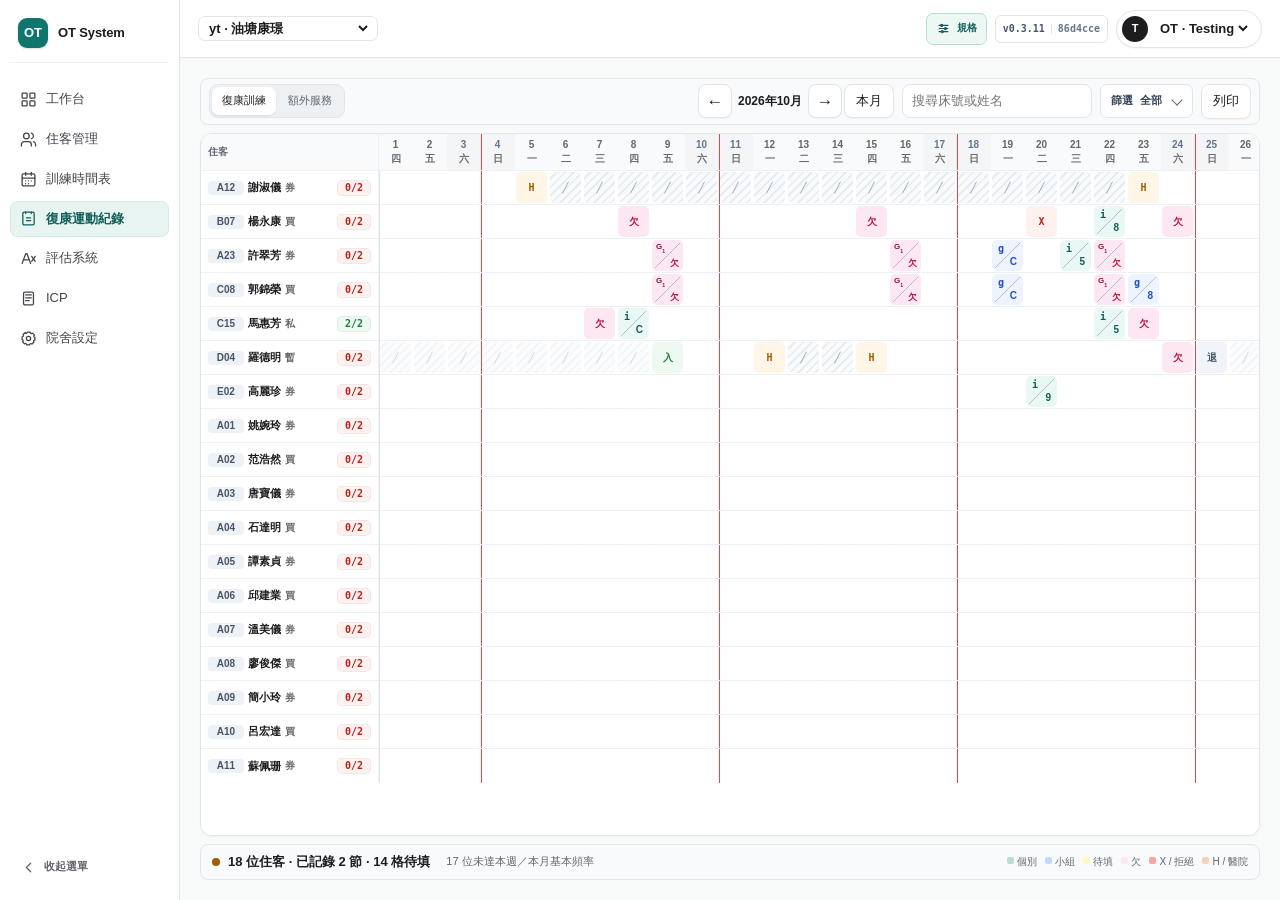
==== records/index.html @ d54700bb "Publish prototype 86d4cce311b6" ====
<!doctype html>
<html lang="zh-Hant">
<head>
  <meta charset="utf-8">
  <meta name="viewport" content="width=device-width, initial-scale=1">
  <title>復康運動紀錄</title>
  <script>
    const params = new URLSearchParams(location.search);
    if (params.has("embed")) {
      document.documentElement.classList.add("embedded");
    }
    if (params.has("dev")) {
      document.documentElement.classList.add("developer");
    }
  </script>
  <style>
    :root {
      --bg: #f4f6f8;
      --surface: #ffffff;
      --line: #d8e1e7;
      --ink: #111827;
      --muted: #64748b;
      --teal: #0f766e;
      --teal-dark: #115e59;
      --teal-soft: #e7f3f1;
      --blue: #2563eb;
      --blue-soft: #eff6ff;
      --amber: #b45309;
      --amber-soft: #fff7ed;
      --red: #b91c1c;
      --red-soft: #fef2f2;
      --green: #15803d;
      --green-soft: #f0fdf4;
      --shadow: 0 1px 2px rgba(15, 23, 42, .06);
    }

    * { box-sizing: border-box; }
    html, body { min-height: 100%; }
    body {
      margin: 0;
      background: var(--bg);
      color: var(--ink);
      font-family: "Microsoft JhengHei", "Noto Sans TC", Arial, sans-serif;
      font-size: 13px;
      line-height: 1.45;
    }
    button, input, select { font: inherit; }
    button { cursor: pointer; }
    button:focus-visible,
    [tabindex]:focus-visible,
    select:focus-visible {
      outline: 3px solid rgba(15, 118, 110, .25);
      outline-offset: 2px;
    }

    .app { min-height: 100vh; display: grid; grid-template-columns: 220px minmax(0, 1fr); }
    .sidebar {
      background: var(--surface);
      border-right: 1px solid var(--line);
      padding: 16px 10px;
      display: flex;
      flex-direction: column;
      gap: 18px;
    }
    .brand { display: flex; align-items: center; gap: 10px; padding: 2px 8px 14px; border-bottom: 1px solid var(--line); }
    .brand-mark {
      width: 30px;
      height: 30px;
      border-radius: 7px;
      background: var(--teal);
      color: #fff;
      display: grid;
      place-items: center;
      font-weight: 800;
    }
    .brand-title { font-weight: 800; }
    .brand-sub { color: var(--muted); font-size: 11px; }
    .nav { display: grid; gap: 4px; }
    .nav button {
      width: 100%;
      border: 0;
      background: transparent;
      text-align: left;
      padding: 9px 10px;
      border-radius: 7px;
      color: #334155;
      display: flex;
      justify-content: space-between;
      gap: 10px;
    }
    .nav button:hover { background: #f1f5f9; }
    .nav button.active { background: var(--teal-soft); color: var(--teal-dark); font-weight: 800; }
    .nav small { color: var(--muted); font-size: 10px; }

    .main { min-width: 0; display: grid; grid-template-rows: 58px minmax(0, 1fr); }
    .topbar {
      background: var(--surface);
      border-bottom: 1px solid var(--line);
      display: flex;
      align-items: center;
      justify-content: space-between;
      gap: 16px;
      padding: 0 18px;
    }
    .home-pill {
      min-width: 180px;
      border: 1px solid var(--line);
      border-radius: 7px;
      background: var(--surface);
      padding: 7px 10px;
      display: flex;
      justify-content: space-between;
      align-items: center;
      gap: 12px;
    }
    .top-meta { color: var(--muted); }
    .topbar-actions,
    .actions { display: flex; align-items: center; gap: 8px; flex-wrap: wrap; }
    .user-pill {
      border: 1px solid var(--line);
      border-radius: 999px;
      background: var(--surface);
      padding: 5px 10px 5px 5px;
      display: flex;
      align-items: center;
      gap: 8px;
    }
    .avatar {
      width: 26px;
      height: 26px;
      border-radius: 999px;
      background: #111827;
      color: #fff;
      display: grid;
      place-items: center;
      font-size: 11px;
      font-weight: 800;
    }

    .content {
      min-width: 0;
      height: calc(100vh - 58px);
      padding: 16px 18px;
      display: flex;
      flex-direction: column;
      overflow: hidden;
    }
    .screen-head {
      display: flex;
      justify-content: space-between;
      align-items: flex-start;
      gap: 18px;
      margin-bottom: 8px;
      flex: 0 0 auto;
    }
    h1 { margin: 0; font-size: 20px; line-height: 1.2; font-weight: 700; letter-spacing: 0; }
    .btn {
      min-height: 34px;
      border: 1px solid var(--line);
      border-radius: 7px;
      background: var(--surface);
      color: var(--ink);
      padding: 7px 11px;
      font-weight: 700;
      box-shadow: var(--shadow);
    }
    .btn:hover { background: #f8fafc; }
    .btn-primary { background: var(--teal); border-color: var(--teal); color: #fff; }
    .btn-primary:hover { background: var(--teal-dark); }
    .icon-btn {
      width: 34px;
      min-height: 34px;
      padding: 0;
      display: inline-grid;
      place-items: center;
      font-size: 17px;
      line-height: 1;
    }

    .control-bar {
      flex: 0 0 auto;
      min-height: 44px;
      display: flex;
      align-items: center;
      gap: 10px;
      border: 1px solid var(--line);
      border-radius: 8px;
      background: var(--surface);
      padding: 5px 8px;
      overflow: visible;
    }
    .mode-switch {
      display: inline-flex;
      align-items: center;
      gap: 2px;
      padding: 2px;
      border-radius: 6px;
      background: #f1f5f9;
      flex: 0 0 auto;
    }
    .mode-tab {
      border: 0;
      border-radius: 5px;
      background: transparent;
      padding: 6px 10px;
      color: var(--muted);
      text-align: center;
      font-size: 11px;
      font-weight: 800;
      white-space: nowrap;
    }
    .mode-tab:hover { background: #e9eef3; }
    .mode-tab.active {
      background: var(--surface);
      color: var(--teal-dark);
      box-shadow: var(--shadow);
    }
    .toolbar-right {
      margin-left: auto;
      display: flex;
      align-items: center;
      gap: 8px;
      flex: 0 0 auto;
    }
    .month-nav { display: flex; align-items: center; gap: 2px; flex: 0 0 auto; }
    .month-nav strong { padding-inline: 4px; text-align: center; font-size: 12px; white-space: nowrap; }
    .month-nav .btn { min-height: 34px; height: 34px; }
    .record-filter-menu { position: relative; flex: 0 0 auto; }
    .record-filter-menu summary {
      min-height: 34px;
      list-style: none;
      border: 1px solid var(--line);
      border-radius: 7px;
      background: #fff;
      padding: 6px 10px;
      color: #334155;
      font-size: 11px;
      font-weight: 800;
      cursor: pointer;
      display: flex;
      align-items: center;
      gap: 7px;
    }
    .record-filter-menu summary::-webkit-details-marker { display: none; }
    .record-filter-menu summary::after {
      content: "";
      width: 7px;
      height: 7px;
      margin: -3px 1px 0 4px;
      border-right: 1.5px solid currentColor;
      border-bottom: 1.5px solid currentColor;
      color: var(--muted);
      transform: rotate(45deg);
    }
    .record-filter-menu[open] summary::after {
      margin-top: 3px;
      transform: rotate(225deg);
    }
    .record-filter-menu[open] summary,
    .record-filter-menu.is-active summary {
      background: var(--teal-soft);
      border-color: #b7ded7;
      color: var(--teal-dark);
    }
    .place-popover {
      position: absolute;
      right: 0;
      top: calc(100% + 5px);
      z-index: 40;
      width: 250px;
      border: 1px solid var(--line);
      border-radius: 7px;
      background: #fff;
      box-shadow: 0 12px 30px rgba(15, 23, 42, .18);
      padding: 7px;
      display: grid;
      gap: 5px;
    }
    .record-filter-group {
      display: grid;
      gap: 4px;
    }
    .record-filter-group > strong {
      color: var(--muted);
      font-size: 9px;
      font-weight: 800;
    }
    .place-option {
      min-height: 30px;
      border-radius: 5px;
      padding: 5px 7px;
      display: flex;
      align-items: center;
      gap: 7px;
      color: #334155;
      font-size: 11px;
      font-weight: 700;
    }
    .place-option:hover { background: #f8fafc; }
    .record-filter-field {
      display: grid;
      gap: 4px;
      color: var(--muted);
      font-size: 9px;
      font-weight: 800;
    }
    .record-filter-field .compact-select { width: 100%; font-size: 10px; }
    .record-search {
      width: 190px;
      min-height: 34px;
      border: 1px solid var(--line);
      border-radius: 7px;
      background: #fff;
      padding: 6px 9px;
    }
    .compact-select {
      min-height: 34px;
      border: 1px solid var(--line);
      border-radius: 7px;
      background: #fff;
      color: var(--ink);
      padding: 5px 7px;
    }

    .summary-line {
      min-height: 36px;
      margin-top: 8px;
      flex: 0 0 auto;
      border: 1px solid var(--line);
      border-radius: 8px;
      background: var(--surface);
      padding: 7px 11px;
      display: flex;
      align-items: center;
      justify-content: space-between;
      gap: 12px;
    }
    .summary-copy { display: flex; align-items: center; gap: 8px; min-width: 0; }
    .summary-dot { width: 8px; height: 8px; border-radius: 50%; background: var(--amber); flex: 0 0 auto; }
    #summary-copy { display: flex; align-items: center; gap: 16px; min-width: 0; }
    .summary-copy strong { white-space: nowrap; }
    .summary-copy span { color: var(--muted); font-size: 11px; }
    .legend { color: var(--muted); font-size: 10px; display: flex; align-items: center; gap: 8px; flex-wrap: wrap; }
    .legend i {
      display: inline-block;
      width: 7px;
      height: 7px;
      border-radius: 2px;
      margin-right: 3px;
      vertical-align: 1px;
    }
    .legend .individual { background: #b7ded7; }
    .legend .group { background: #bfdbfe; }
    .legend .extra-individual { background: #fcd9b6; }
    .legend .extra-group { background: #fdba74; }
    .legend .special { background: #fca5a5; }
    .legend .hospital { background: #f2d4b9; }
    .legend .planned { background: #fef9c3; }
    .legend .planned-overdue { background: #fce7f3; }

    .sheet {
      margin-top: 8px;
      min-height: 0;
      flex: 1 1 auto;
      border: 1px solid var(--line);
      border-radius: 8px;
      background: var(--surface);
      overflow: hidden;
      box-shadow: var(--shadow);
      display: flex;
    }
    .record-scroll {
      flex: 1 1 auto;
      min-height: 0;
      max-height: none;
      overflow: auto;
      background: #fff;
    }
    .record-table-wrap {
      position: relative;
      width: max-content;
      min-width: 100%;
    }
    .record-table {
      border-collapse: separate;
      border-spacing: 0;
      width: max-content;
      min-width: 100%;
      font-size: 11px;
    }
    .record-table th,
    .record-table td {
      border-right: 1px solid var(--line);
      border-bottom: 1px solid var(--line);
    }
    .record-table th:last-child,
    .record-table td:last-child { border-right: 0; }
    .record-table tr:last-child td { border-bottom: 0; }
    .resident-head,
    .resident-cell {
      position: sticky;
      left: 0;
      z-index: 8;
      width: 164px;
      min-width: 164px;
      max-width: 164px;
      background: var(--surface);
      text-align: left;
      padding: 3px 7px;
    }
    .resident-head {
      z-index: 12;
      background: #f8fafc;
      color: #334155;
      font-weight: 800;
    }
    .day-head {
      width: 34px;
      min-width: 34px;
      height: 36px;
      padding: 4px 1px;
      background: #f8fafc;
      color: #475569;
      text-align: center;
      font-size: 10px;
      font-weight: 800;
      position: sticky;
      top: 0;
      z-index: 6;
    }
    .day-head span { display: block; color: var(--muted); font-size: 8px; font-weight: 700; }
    .day-head.weekend { background: #f3f5f7; color: #64748b; }
    .day-head.today { background: var(--teal-soft); color: var(--teal-dark); }
    .day-head.today,
    .day-head.before-today,
    .record-cell-wrap.today,
    .record-cell-wrap.before-today {
      border-right-color: transparent;
    }
    .today-column-guides {
      position: absolute;
      top: 0;
      bottom: 0;
      z-index: 7;
      pointer-events: none;
    }
    .today-column-guides::before,
    .today-column-guides::after {
      content: "";
      position: absolute;
      top: 0;
      bottom: 0;
      width: var(--guide-line-width, 1px);
      background: repeating-linear-gradient(
        to bottom,
        rgba(15, 118, 110, .95) 0 2px,
        transparent 2px 8px
      );
    }
    .today-column-guides::before { left: 0; }
    .today-column-guides::after { right: 0; }
    .day-head.week-start,
    .record-cell-wrap.week-start {
      box-shadow: inset 1px 0 0 #ef4444;
    }
    .row-resident {
      display: grid;
      grid-template-columns: 36px minmax(0, 1fr) 30px;
      align-items: center;
      column-gap: 4px;
      min-width: 0;
      min-height: 20px;
      line-height: 1.2;
    }
    .record-table .row-resident.row-resident {
      grid-template-columns: 36px minmax(0, 1fr) 30px;
      grid-template-rows: auto;
      column-gap: 4px;
      row-gap: 0;
    }
    .record-table .row-resident.row-resident .bed {
      grid-column: 1;
      grid-row: 1;
    }
    .record-table .row-resident.row-resident .resident-name-line {
      grid-column: 2;
      grid-row: 1;
    }
    .record-table .row-resident.row-resident .row-check {
      grid-column: 3;
      grid-row: 1;
    }
    .bed {
      width: 36px;
      border-radius: 4px;
      background: #eef2f6;
      color: #475569;
      padding: 1px 4px;
      box-sizing: border-box;
      text-align: center;
      font-size: 10px;
      font-weight: 900;
    }
    .resident-inline-name {
      min-width: 0;
      font-size: 11px;
      white-space: nowrap;
      overflow: hidden;
      text-overflow: ellipsis;
    }
    .resident-name-line {
      min-width: 0;
      display: flex;
      align-items: center;
      gap: 4px;
      overflow: hidden;
    }
    .resident-place {
      flex: 0 0 auto;
      color: var(--muted);
      font-size: 9px;
      font-weight: 700;
      white-space: nowrap;
    }
    .row-check {
      min-width: 27px;
      justify-self: end;
      text-align: right;
      font-size: 10px;
      font-weight: 800;
      white-space: nowrap;
    }
    .row-check.short { color: var(--red); }
    .row-check.met { color: var(--green); }
    .record-cell-wrap {
      position: relative;
      width: 34px;
      min-width: 34px;
      height: 34px;
      padding: 1px;
      text-align: center;
    }
    .record-cell {
      width: 100%;
      height: 100%;
      min-height: 30px;
      border: 0;
      border-radius: 4px;
      background: transparent;
      display: grid;
      place-items: center;
      color: #475569;
      font-size: 10px;
      font-weight: 900;
      line-height: 1.1;
      padding: 2px;
      position: relative;
      overflow: hidden;
    }
    .record-cell:hover { background: #f1f5f9; box-shadow: inset 0 0 0 1px #cbd5e1; }
    .record-cell.selected { box-shadow: inset 0 0 0 2px var(--teal); }
    .record-table tr.query-focus .resident-cell {
      background: var(--teal-soft);
      box-shadow: inset 3px 0 0 var(--teal);
    }
    .record-cell.individual { background: #eaf8f5; color: var(--teal-dark); }
    .record-cell.group { background: var(--blue-soft); color: #1d4ed8; }
    .record-cell.extra-individual { background: var(--amber-soft); color: var(--amber); }
    .record-cell.extra-group { background: #ffedd5; color: #9a3412; }
    .record-cell.refusal { background: var(--red-soft); color: var(--red); }
    .record-cell.hospital { background: var(--amber-soft); color: var(--amber); }
    .record-cell.planned {
      background: #fef9c3;
      color: #475569;
      box-shadow: none;
    }
    .record-cell.planned:hover { background: #fef3c7; box-shadow: none; }
    .record-cell.planned.overdue {
      background: #fce7f3;
      color: #be123c;
      box-shadow: none;
    }
    .record-cell.planned.overdue:hover { background: #fbcfe8; box-shadow: none; }
    .planned-group-label {
      position: absolute;
      top: 3px;
      left: 4px;
      z-index: 1;
      color: #92400e;
      font-size: 8px;
      line-height: 1;
    }
    .planned-group-label sub,
    .record-cell .cell-form sub {
      font-size: .65em;
      line-height: 0;
      position: relative;
      bottom: -.18em;
    }
    .record-cell.planned.overdue .planned-group-label {
      color: #9f1239;
    }
    .record-cell.planned.overdue .planned-debt {
      position: absolute;
      right: 4px;
      bottom: 3px;
      z-index: 1;
      color: #be123c;
      font-size: 9px;
      line-height: 1;
    }
    .record-cell.locked {
      background: repeating-linear-gradient(135deg, #f8fafc, #f8fafc 4px, #e8edf1 4px, #e8edf1 6px);
      color: #94a3b8;
      cursor: not-allowed;
      box-shadow: none;
    }
    .record-cell.locked:hover { background: #f1f5f9; box-shadow: none; }
    .record-cell.admission { background: var(--green-soft); color: var(--green); }
    .record-cell.discharge { background: #f1f5f9; color: #475569; }
    .record-cell.gap {
      background: repeating-linear-gradient(135deg, #f8fafc, #f8fafc 4px, #e8edf1 4px, #e8edf1 6px);
      color: #94a3b8;
      cursor: default;
    }
    .record-cell .cell-code { display: block; }
    .record-cell.session-split::after {
      content: "";
      position: absolute;
      inset: 3px;
      pointer-events: none;
      background: linear-gradient(
        135deg,
        transparent calc(50% - .5px),
        rgba(71, 85, 105, .32) calc(50% - .5px),
        rgba(71, 85, 105, .32) calc(50% + .5px),
        transparent calc(50% + .5px)
      );
    }
    .record-cell .cell-form,
    .record-cell .cell-activity {
      position: absolute;
      z-index: 1;
      font-size: 10px;
      line-height: 1;
    }
    .record-cell .cell-form { top: 4px; left: 6px; }
    .record-cell .cell-activity { right: 6px; bottom: 4px; }

    .cell-menu {
      position: fixed;
      z-index: 80;
      width: 232px;
      border: 1px solid #cbd5e1;
      border-radius: 8px;
      background: #fff;
      box-shadow: 0 14px 36px rgba(15, 23, 42, .2);
      padding: 9px;
    }
    .menu-fields { display: grid; gap: 7px; }
    .menu-field { display: block; }
    .menu-field select {
      width: 100%;
      min-width: 0;
      height: 30px;
      border: 1px solid var(--line);
      border-radius: 6px;
      background: #fff;
      color: var(--ink);
      padding: 3px 6px;
      font-size: 11px;
    }
    .menu-field select:disabled { background: #f8fafc; color: #94a3b8; }
    .cell-menu-actions {
      margin-top: 4px;
      display: flex;
      align-items: center;
      justify-content: flex-end;
      gap: 6px;
    }
    .cell-menu-actions .btn { min-height: 26px; padding: 3px 8px; }
    .menu-error { min-height: 15px; margin-top: 5px; color: var(--red); font-size: 10px; }
    .cell-meta {
      margin-top: 7px;
      border-top: 1px solid var(--line);
      padding-top: 7px;
      color: var(--muted);
      font-size: 10px;
    }

    dialog {
      width: min(570px, calc(100vw - 24px));
      max-height: calc(100vh - 30px);
      border: 1px solid var(--line);
      border-radius: 9px;
      padding: 0;
      color: var(--ink);
      box-shadow: 0 24px 60px rgba(15, 23, 42, .24);
    }
    dialog::backdrop { background: rgba(15, 23, 42, .35); }
    .dialog-head { padding: 15px 17px 11px; border-bottom: 1px solid var(--line); }
    .dialog-head h2 { margin: 0; font-size: 17px; }
    .dialog-head p { margin: 3px 0 0; color: var(--muted); }
    .dialog-body { padding: 13px 17px 3px; max-height: calc(100vh - 175px); overflow: auto; }
    .form-section + .form-section { margin-top: 15px; }
    .form-label { margin-bottom: 6px; color: #334155; font-size: 11px; font-weight: 800; }
    .choice-grid { display: grid; grid-template-columns: repeat(2, minmax(0, 1fr)); gap: 7px; }
    .choice {
      min-height: 38px;
      border: 1px solid var(--line);
      border-radius: 6px;
      background: #fff;
      color: #334155;
      padding: 7px 9px;
      text-align: left;
      font-weight: 700;
    }
    .choice:hover { background: #f8fafc; }
    .choice.active { border-color: var(--teal); background: var(--teal-soft); color: var(--teal-dark); }
    .activity-grid { display: flex; flex-wrap: wrap; gap: 5px; }
    .activity {
      border: 1px solid var(--line);
      border-radius: 999px;
      background: #fff;
      color: #475569;
      padding: 4px 8px;
      font-size: 10px;
      font-weight: 800;
    }
    .activity.active { background: var(--teal-soft); border-color: #b7ded7; color: var(--teal-dark); }
    .activity:disabled { cursor: not-allowed; opacity: .38; }
    .special-grid { display: grid; grid-template-columns: repeat(4, minmax(0, 1fr)); gap: 6px; }
    .special-choice {
      min-height: 36px;
      border: 1px solid var(--line);
      border-radius: 6px;
      background: #fff;
      color: #475569;
      padding: 5px 4px;
      font-size: 10px;
      font-weight: 800;
    }
    .special-choice.active { border-color: var(--red); background: var(--red-soft); color: var(--red); }
    .form-error { min-height: 18px; color: var(--red); font-size: 11px; padding-top: 8px; }
    .dialog-actions {
      padding: 10px 17px 15px;
      display: flex;
      align-items: center;
      justify-content: space-between;
      gap: 10px;
    }
    .dialog-actions-right { display: flex; gap: 8px; margin-left: auto; }

    #print-dialog { width: min(1120px, calc(100vw - 20px)); }
    .print-toolbar {
      padding: 10px 13px;
      border-bottom: 1px solid var(--line);
      display: flex;
      justify-content: space-between;
      align-items: center;
      gap: 12px;
    }
    .print-toolbar strong { font-size: 14px; }
    .print-preview { overflow: auto; padding: 14px; background: #eef2f5; }
    .print-sheet {
      width: max-content;
      min-width: 100%;
      background: #fff;
      color: #111827;
      padding: 16px;
      border: 1px solid #d8e1e7;
    }
    .print-sheet h3 { margin: 0 0 2px; font-size: 17px; }
    .print-sheet p { margin: 0 0 10px; color: var(--muted); font-size: 10px; }
    .print-table { border-collapse: collapse; width: max-content; min-width: 100%; font-size: 8px; }
    .print-table th,
    .print-table td { border: 1px solid #b8c5ce; padding: 2px; text-align: center; }
    .print-table th:first-child,
    .print-table td:first-child {
      min-width: 92px;
      text-align: left;
      position: static;
      background: #fff;
    }
    .toast {
      position: fixed;
      right: 18px;
      bottom: 18px;
      z-index: 100;
      max-width: min(380px, calc(100vw - 36px));
      border: 1px solid #334155;
      border-radius: 7px;
      background: #111827;
      color: #fff;
      padding: 10px 13px;
      box-shadow: 0 10px 30px rgba(15, 23, 42, .24);
      transform: translateY(16px);
      opacity: 0;
      pointer-events: none;
      transition: opacity .16s ease, transform .16s ease;
    }
    .toast.show { opacity: 1; transform: translateY(0); }

    .empty-state {
      padding: 38px 18px;
      text-align: center;
      color: var(--muted);
    }

    @media (max-width: 1120px) {
      .app { grid-template-columns: 72px minmax(0, 1fr); }
      .brand-title, .brand-sub, .nav small { display: none; }
      .sidebar { padding-inline: 8px; }
    }
    @media (max-width: 720px) {
      .sidebar { display: none; }
      .app, .main { display: block; }
      body { overflow: auto; }
      .content { padding: 12px; }
      .screen-head { flex-direction: column; }
      .content { height: auto; min-height: calc(100vh - 54px); overflow: visible; }
      .control-bar { overflow-x: auto; }
      .mode-tab { min-width: 0; flex: 1; padding-inline: 9px; }
      .summary-line { align-items: flex-start; flex-direction: column; }
      #summary-copy { flex-wrap: wrap; row-gap: 4px; }
      .sheet { min-height: 420px; }
      .record-scroll { max-height: calc(100vh - 300px); }
      .resident-head, .resident-cell { width: 152px; min-width: 152px; max-width: 152px; }
      .dialog-body { padding-inline: 13px; }
    }
    @media (prefers-reduced-motion: reduce) {
      *, *::before, *::after { scroll-behavior: auto !important; transition: none !important; }
    }
    @media print {
      body > *:not(#print-dialog) { display: none !important; }
      #print-dialog { display: block !important; position: static; border: 0; width: 100%; max-height: none; }
      #print-dialog::backdrop { display: none; }
      .print-toolbar { display: none; }
      .print-preview { padding: 0; background: #fff; overflow: visible; }
      .print-sheet { border: 0; padding: 0; }
    }

    html.embedded .sidebar,
    html.embedded .topbar { display: none; }
    html.embedded .app { display: block; }
    html.embedded .main { display: block; }
    html.embedded .content { height: 100vh; padding: 16px; }
  </style>
  <link rel="stylesheet" href="../shared/design-system.css?v=20261116-resident-cards">
</head>
<body>
  <div class="app">
    <aside class="sidebar">
      <div class="brand">
        <div class="brand-mark">OT</div>
        <div>
          <div class="brand-title">OT System</div>
          <div class="brand-sub">復康運動紀錄</div>
        </div>
      </div>
      <nav class="nav" aria-label="系統模組">
        <button><span>工作台</span><small>首頁</small></button>
        <button><span>住客管理</span><small>007</small></button>
        <button><span>訓練時間表</span><small>006</small></button>
        <button class="active"><span>復康運動紀錄</span><small>007a / 007c</small></button>
        <button><span>評估系統</span><small>016 / MOCA</small></button>
        <button><span>ICP</span><small>週期</small></button>
        <button><span>院舍設定</span><small>設定</small></button>
      </nav>
    </aside>

    <main class="main">
      <header class="topbar">
        <div class="home-pill">
          <span><strong id="chrome-home-code">yt</strong> <span id="chrome-home-name">油塘康璟</span></span>
          <span class="ui-chevron" aria-hidden="true"></span>
        </div>
        <div class="topbar-actions">
          <span class="top-meta">2026年10月</span>
          <span class="top-meta">OT</span>
          <div class="user-pill"><span class="avatar">T</span><span>OT</span></div>
        </div>
      </header>

      <div class="content">
        <section class="control-bar" data-spec-ids="BH-REC-001,BH-REC-002,BH-REC-015,BH-REC-016">
          <div class="mode-switch" role="group" aria-label="紀錄類型" data-spec-ids="BH-REC-001">
            <button class="mode-tab active" type="button" data-mode="a" aria-pressed="true" data-spec-ids="BH-REC-001,BH-REC-004">復康訓練</button>
            <button class="mode-tab" type="button" data-mode="c" aria-pressed="false" data-spec-ids="BH-REC-001,BH-REC-005">額外服務</button>
          </div>
          <div class="toolbar-right">
            <div class="month-nav" data-spec-ids="BH-REC-003,BH-REC-012">
              <button class="btn icon-btn" type="button" data-action="prev-month" title="上一個月" aria-label="上一個月">←</button>
              <strong id="month-label">2026年10月</strong>
              <button class="btn icon-btn" type="button" data-action="next-month" title="下一個月" aria-label="下一個月">→</button>
              <button class="btn" type="button" data-action="current-month">本月</button>
            </div>
            <input class="record-search" id="record-search" type="search" placeholder="搜尋床號或姓名" aria-label="搜尋床號或姓名" data-spec-ids="BH-REC-016">
            <details class="record-filter-menu" id="record-filter-menu">
              <summary><span>篩選</span><strong id="record-filter-summary">全部</strong></summary>
              <div class="place-popover" data-spec-ids="BH-REC-002">
                <div class="record-filter-group">
                  <strong>宿位</strong>
                  <label class="place-option"><input type="checkbox" data-place="voucher" checked> 券位</label>
                  <label class="place-option"><input type="checkbox" data-place="bought" checked> 買位</label>
                  <label class="place-option"><input type="checkbox" data-place="private" checked> 私位 / 暫託</label>
                </div>
                <label class="record-filter-field">
                  樓層
                  <select class="compact-select" id="floor-filter" aria-label="樓層篩選" data-spec-ids="BH-REC-015">
                    <option value="all">全部樓層</option>
                  </select>
                </label>
                <label class="record-filter-field">
                  活動現況
                  <select class="compact-select" id="mobility-filter" aria-label="活動現況篩選" data-spec-ids="BH-REC-015">
                    <option value="all">全部活動現況</option>
                    <option value="IW">IW 自由活動</option>
                    <option value="IWC">IWC 自由輪椅活動</option>
                    <option value="CB">CB 久坐</option>
                    <option value="BB">BB 臥床</option>
                  </select>
                </label>
              </div>
            </details>
            <button class="btn" type="button" data-action="print-preview" data-spec-ids="BH-REC-012">列印</button>
          </div>
        </section>

        <section class="sheet" data-spec-ids="BH-REC-003,BH-REC-004,BH-REC-005,BH-REC-006,BH-REC-013">
          <div class="record-scroll" id="record-scroll" data-spec-ids="BH-REC-003,BH-REC-013"></div>
        </section>

        <section class="summary-line" data-spec-ids="BH-REC-008">
          <div class="summary-copy">
            <span class="summary-dot" aria-hidden="true"></span>
            <div id="summary-copy"></div>
          </div>
          <div class="legend" id="legend"></div>
        </section>
      </div>
    </main>
  </div>

  <div class="cell-menu" id="cell-menu" hidden data-spec-ids="BH-REC-004,BH-REC-005,BH-REC-006,BH-REC-007,BH-REC-009,BH-REC-011">
    <div class="menu-fields">
      <label class="menu-field"><select id="form-select" aria-label="形式"></select></label>
      <label class="menu-field"><select id="activity-select" aria-label="活動"></select></label>
      <label class="menu-field"><select id="status-select" aria-label="住客狀態"></select></label>
    </div>
    <div class="cell-meta" id="cell-meta"></div>
    <div class="menu-error" id="menu-error" role="alert"></div>
    <div class="cell-menu-actions">
      <button class="btn" type="button" data-action="clear-cell" data-spec-ids="BH-REC-006,BH-REC-009,BH-REC-011">清除</button>
      <button class="btn btn-primary" type="button" data-action="save-cell" data-spec-ids="BH-REC-004,BH-REC-005,BH-REC-006,BH-REC-007">儲存</button>
    </div>
  </div>

  <dialog id="print-dialog" aria-labelledby="print-title" data-spec-ids="BH-REC-012">
    <div class="print-toolbar">
      <strong id="print-title">列印預覽</strong>
      <div class="actions">
        <button class="btn" type="button" data-action="close-print">返回</button>
        <button class="btn btn-primary" type="button" data-action="print">列印</button>
      </div>
    </div>
    <div class="print-preview" id="print-preview"></div>
  </dialog>

  <div class="toast" id="toast" role="status" aria-live="polite"></div>

  <script src="../shared/home-settings.js"></script>
  <script src="../shared/prototype-catalog.js"></script>
  <script src="../shared/mock-residents.js?v=20261119-007-groups"></script>
  <script src="../shared/prototype-domain.js?v=20261119-007-groups"></script>
  <script>
    function applyHomeSettings() {
      const home = OT_HOME_SETTINGS.getHome();
      document.getElementById("chrome-home-code").textContent = home.code;
      document.getElementById("chrome-home-name").textContent = home.name;
    }

    const STORAGE_KEY = OT_MOCK_STORAGE_KEYS.records;
    const PLAN_STORAGE_KEY = OT_MOCK_STORAGE_KEYS.trainingSchedule;
    const requestedToday = params.get("today");
    const parsedRequestedToday = requestedToday
      ? new Date(`${requestedToday}T00:00:00`)
      : null;
    const TODAY = parsedRequestedToday && !Number.isNaN(parsedRequestedToday.getTime())
      ? parsedRequestedToday
      : new Date();
    const TODAY_KEY = [
      TODAY.getFullYear(),
      String(TODAY.getMonth() + 1).padStart(2, "0"),
      String(TODAY.getDate()).padStart(2, "0")
    ].join("-");
    const PLAN_WEEK_DATES = {
      1: ["2026-10-07", "2026-10-08", "2026-10-09", "2026-10-10"],
      2: ["2026-10-14", "2026-10-15", "2026-10-16", "2026-10-17"],
      3: ["2026-10-21", "2026-10-22", "2026-10-23", "2026-10-24"],
      4: ["2026-10-28", "2026-10-29", "2026-10-30", "2026-10-31"]
    };
    const FALLBACK_PLAN = [
      { id: "s01", week: 1, day: 0, memberIds: ["r1"], format: "i" },
      { id: "s02", week: 1, day: 1, memberIds: ["r2"], format: "i" },
      { id: "s03", week: 1, day: 2, memberIds: ["r3", "r4"], format: "g" },
      { id: "s04", week: 2, day: 0, memberIds: ["r1"], format: "i" },
      { id: "s05", week: 2, day: 1, memberIds: ["r2"], format: "i" },
      { id: "s06", week: 2, day: 2, memberIds: ["r3", "r4"], format: "g" },
      { id: "s07", week: 3, day: 0, memberIds: ["r1"], format: "i" },
      { id: "s08", week: 3, day: 3, memberIds: ["r2"], format: "i" },
      { id: "s09", week: 3, day: 1, memberIds: ["r3", "r4"], format: "g" },
      { id: "s10", week: 1, day: 0, memberIds: ["r5"], format: "i" },
      { id: "s11", week: 3, day: 2, memberIds: ["r5"], format: "i" },
      { id: "s12", week: 1, day: 1, memberIds: ["r6"], format: "i" },
      { id: "s13", week: 3, day: 3, memberIds: ["r6"], format: "i" }
    ];
    const PLACE_LABELS = { voucher: "券", bought: "買", private: "私", respite: "暫" };
    const ACTIVITY_LABELS = Object.fromEntries(
      OT_PROTOTYPE_CATALOG.activities.map(activity => [activity.code, activity.label])
    );
    Object.assign(ACTIVITY_LABELS, {
      Ax: "評估",
      X: "拒絕訓練",
      H: "入住醫院"
    });
    const SPECIAL_OPTIONS = [
      { code: "X", label: "拒絕訓練" },
      { code: "H", label: "入住醫院" },
      { code: "IN", label: "入住" },
      { code: "OUT", label: "退住" }
    ];
    const residents = OT_PROTOTYPE.residents().map(resident => ({
      id: resident.id,
      bed: resident.bed,
      name: resident.name,
      place: {
        "券位": "voucher",
        "買位": "bought",
        "私位": "private",
        "暫託": "respite"
      }[resident.place] || "voucher",
      cadence: resident.trainingFrequency?.includes("星期") ? "weekly" : "monthly",
      floor: resident.floor || "1樓",
      mobility: resident.mobility || "IW",
      need: 2,
      activities: resident.activityCodes?.length
        ? resident.activityCodes
        : ["5", "8", "C"],
      extraTarget: Number(resident.extraServices) || 0
    }));

    const seed = {
      a: {
        "2026-10-21|r1": { form: "i", activity: "5" },
        "2026-10-23|r1": { form: "i", activity: "8" },
        "2026-10-22|r2": { form: "i", activity: "8" },
        "2026-10-19|r3": { form: "g", activity: "C" },
        "2026-10-21|r3": { form: "i", activity: "5" },
        "2026-10-19|r4": { form: "g", activity: "C" },
        "2026-10-23|r4": { form: "g", activity: "8" },
        "2026-10-08|r5": { form: "i", activity: "C" },
        "2026-10-22|r5": { form: "i", activity: "5" },
        "2026-10-20|r7": { form: "i", activity: "9" }
      },
      c: {
        "2026-10-19|r1": { form: "ei", activity: "5" },
        "2026-10-23|r1": { form: "eg", activity: "C" },
        "2026-10-20|r2": { form: "eg", activity: "8" },
        "2026-10-21|r3": { form: "ei", activity: "C" },
        "2026-10-22|r5": { form: "eg", activity: "5" }
      },
      statuses: {
        "2026-10-05|r1": "H",
        "2026-10-23|r1": "H",
        "2026-10-20|r2": "X",
        "2026-10-09|r6": "IN",
        "2026-10-12|r6": "H",
        "2026-10-15|r6": "H",
        "2026-10-25|r6": "OUT"
      },
      statusMeta: {}
    };

    let activeMode = "a";
    let visibleMonth = new Date(2026, 9, 1);
    let activePlaces = new Set(["voucher", "bought", "private"]);
    let activeFloor = "all";
    let activeMobility = "all";
    let recordSearchTerm = "";
    let data = cloneData(seed);
    let plannedSessions = FALLBACK_PLAN.map(session => ({ ...session, memberIds: [...session.memberIds] }));
    let selectedCell = null;
    let draftEntry = null;
    let toastTimer = null;

    const residentById = new Map(residents.map(resident => [resident.id, resident]));
    const escapeHtml = value => String(value)
      .replaceAll("&", "&amp;")
      .replaceAll("<", "&lt;")
      .replaceAll(">", "&gt;")
      .replaceAll('"', "&quot;")
      .replaceAll("'", "&#039;");
    const groupLabelMarkup = label => {
      const match = String(label || "").match(/^G(\d+)$/);
      return match ? `G<sub>${match[1]}</sub>` : escapeHtml(label || "");
    };

    function cloneData(value) {
      return JSON.parse(JSON.stringify(value));
    }

    function loadData() {
      let migratedDemoLifecycle = false;
      try {
        const stored = JSON.parse(localStorage.getItem(STORAGE_KEY));
        if (stored?.a && stored?.c && stored?.statuses) data = stored;
      } catch (error) {
        localStorage.removeItem(STORAGE_KEY);
      }
      data.statusMeta = data.statusMeta || {};
      const demoLifecycle = {
        "2026-10-05|r1": "H",
        "2026-10-23|r1": "H",
        "2026-10-09|r6": "IN",
        "2026-10-12|r6": "H",
        "2026-10-15|r6": "H",
        "2026-10-25|r6": "OUT"
      };
      Object.entries(demoLifecycle).forEach(([key, value]) => {
        if (data.statuses[key]) return;
        data.statuses[key] = value;
        migratedDemoLifecycle = true;
      });
      [data.a, data.c].forEach(collection => {
        Object.values(collection).forEach(record => {
          if (!record || typeof record !== "object") return;
          record.modifiedBy = record.modifiedBy || "OT Test";
          record.modifiedAt = record.modifiedAt || "2026-10-22T09:30:00+08:00";
        });
      });
      if (migratedDemoLifecycle) saveData();
    }

    function saveData() {
      try {
        localStorage.setItem(STORAGE_KEY, JSON.stringify(data));
      } catch (error) {
        // The mock remains usable without persistent storage.
      }
    }

    function loadPlan() {
      try {
        const stored = JSON.parse(localStorage.getItem(PLAN_STORAGE_KEY));
        if (stored?.plans) {
          const plansByMonth = new Map();
          Object.values(stored.plans).forEach(plan => {
            if (!plan?.month || !["draft", "valid"].includes(plan.status)) return;
            const existing = plansByMonth.get(plan.month);
            if (!existing || plan.status === "valid") plansByMonth.set(plan.month, plan);
          });
          plannedSessions = [...plansByMonth.values()].flatMap(plan => (
            (plan.sessions || []).map(session => ({
              ...session,
              paid: Boolean(session.paid),
              format: session.paid
                ? (session.format === "g" ? "eg" : "ei")
                : session.format,
              planStatus: plan.status,
              planMonth: plan.month
            }))
          ));
          if (plannedSessions.length) return;
          plannedSessions = FALLBACK_PLAN.map(session => ({
            ...session,
            memberIds: [...session.memberIds],
            planStatus: "fallback"
          }));
          return;
        }
        if (Array.isArray(stored?.sessions) && stored.sessions.length) {
          plannedSessions = stored.sessions.map(session => ({
            ...session,
            memberIds: [...session.memberIds],
            planStatus: "legacy"
          }));
        }
      } catch (error) {
        plannedSessions = FALLBACK_PLAN.map(session => ({
          ...session,
          memberIds: [...session.memberIds],
          planStatus: "fallback"
        }));
      }
    }

    function monthKey(date = visibleMonth) {
      return `${date.getFullYear()}-${String(date.getMonth() + 1).padStart(2, "0")}`;
    }

    function dateKey(day) {
      return `${monthKey()}-${String(day).padStart(2, "0")}`;
    }

    function cellKey(residentId, day) {
      return `${dateKey(day)}|${residentId}`;
    }

    function daysInVisibleMonth() {
      return new Date(visibleMonth.getFullYear(), visibleMonth.getMonth() + 1, 0).getDate();
    }

    function isSameMonth(dateA, dateB) {
      return dateA.getFullYear() === dateB.getFullYear() && dateA.getMonth() === dateB.getMonth();
    }

    function weekStart(date) {
      const copy = new Date(date);
      const offset = (copy.getDay() + 6) % 7;
      copy.setDate(copy.getDate() - offset);
      copy.setHours(0, 0, 0, 0);
      return copy;
    }

    function addDays(date, amount) {
      const copy = new Date(date);
      copy.setDate(copy.getDate() + amount);
      return copy;
    }

    function isInWeek(dateText, reference) {
      const date = new Date(`${dateText}T00:00:00`);
      const start = weekStart(reference);
      return date >= start && date < addDays(start, 7);
    }

    function referenceDate() {
      const year = visibleMonth.getFullYear();
      const month = visibleMonth.getMonth();
      if (year === TODAY.getFullYear() && month === TODAY.getMonth()) return TODAY;
      return new Date(year, month, Math.min(15, daysInVisibleMonth()));
    }

    function filteredResidents() {
      return residents.filter(resident => {
        const category = resident.place === "respite" ? "private" : resident.place;
        if (!activePlaces.has(category)) return false;
        if (activeFloor !== "all" && resident.floor !== activeFloor) return false;
        if (activeMobility !== "all" && resident.mobility !== activeMobility) return false;
        if (recordSearchTerm && !`${resident.bed} ${resident.name}`.toLowerCase().includes(recordSearchTerm.toLowerCase())) return false;
        return true;
      });
    }

    function recordsForMode() {
      return activeMode === "a" ? data.a : data.c;
    }

    function sessionCount(resident) {
      const entries = Object.entries(recordsForMode()).filter(([key, value]) => (
        key.endsWith(`|${resident.id}`) && value
      ));
      if (activeMode === "c") return entries.length;
      if (resident.cadence === "monthly") return entries.length;
      return entries.filter(([key]) => isInWeek(key.slice(0, 10), referenceDate())).length;
    }

    function checkForResident(resident) {
      const count = sessionCount(resident);
      const target = activeMode === "c" ? resident.extraTarget : resident.need;
      return {
        count,
        target,
        missing: Math.max(0, target - count),
        met: count >= target
      };
    }

    function hospitalGap(residentId, day) {
      const statusEntries = Object.entries(data.statuses)
        .filter(([key, value]) => key.endsWith(`|${residentId}`) && value === "H")
        .map(([key]) => key.slice(0, 10))
        .filter(key => key.startsWith(monthKey()))
        .sort();
      const current = dateKey(day);
      for (let index = 0; index < statusEntries.length - 1; index += 1) {
        if (current > statusEntries[index] && current < statusEntries[index + 1]) return true;
      }
      return false;
    }

    function residentDateLock(residentId, day) {
      const date = dateKey(day);
      const events = Object.entries(data.statuses)
        .filter(([key, value]) => key.endsWith(`|${residentId}`) && (value === "IN" || value === "OUT"))
        .map(([key, value]) => ({ date: key.slice(0, 10), type: value }))
        .sort((a, b) => a.date.localeCompare(b.date));
      const prior = events.filter(event => event.date <= date).at(-1);
      if (prior?.type === "OUT" && prior.date < date) {
        return "退住後不可填寫";
      }
      if (!prior) {
        const nextAdmission = events.find(event => event.type === "IN" && event.date > date);
        if (nextAdmission) return "入住前不可填寫";
      }
      return null;
    }

    function planDateForSession(session) {
      return session.date || PLAN_WEEK_DATES[session.week]?.[session.day] || null;
    }

    function isPaidPlanSession(session) {
      return Boolean(session.paid) || session.format === "ei" || session.format === "eg";
    }

    function plannedSessionForCell(residentId, day) {
      const date = dateKey(day);
      return plannedSessions.find(session => (
        planDateForSession(session) === date &&
        session.memberIds.includes(residentId) &&
        (activeMode === "c" ? isPaidPlanSession(session) : !isPaidPlanSession(session))
      )) || null;
    }

    function plannedGroupLabel(session) {
      if (!session) return null;
      const datedSessions = plannedSessions.map(item => ({
        ...item,
        date: planDateForSession(item)
      }));
      const datedSession = {
        ...session,
        date: planDateForSession(session)
      };
      return OT_PROTOTYPE.groupLabelForSession(datedSessions, datedSession);
    }

    function pendingPlanForCell(residentId, day) {
      const key = cellKey(residentId, day);
      if (data.statuses[key] || recordsForMode()[key]) return null;
      if (residentDateLock(residentId, day)) return null;
      return plannedSessionForCell(residentId, day);
    }

    function pendingPlanCount(rows) {
      return rows.reduce((count, resident) => (
        count + Array.from({ length: daysInVisibleMonth() }, (_, index) => index + 1)
          .filter(day => pendingPlanForCell(resident.id, day))
          .length
      ), 0);
    }

    function dayLabel(day) {
      const date = new Date(visibleMonth.getFullYear(), visibleMonth.getMonth(), day);
      return ["日", "一", "二", "三", "四", "五", "六"][date.getDay()];
    }

    function isWeekend(day) {
      const date = new Date(visibleMonth.getFullYear(), visibleMonth.getMonth(), day);
      return date.getDay() === 0 || date.getDay() === 6;
    }

    function startsWeek(day) {
      if (day === 1) return false;
      return new Date(visibleMonth.getFullYear(), visibleMonth.getMonth(), day).getDay() === 0;
    }

    function isToday(day) {
      return isSameMonth(visibleMonth, TODAY) && day === TODAY.getDate();
    }

    function isDayBeforeToday(day) {
      const monthStart = new Date(visibleMonth.getFullYear(), visibleMonth.getMonth(), 1);
      const todayMonthStart = new Date(TODAY.getFullYear(), TODAY.getMonth(), 1);
      if (monthStart < todayMonthStart) return true;
      return isSameMonth(visibleMonth, TODAY) && day < TODAY.getDate();
    }

    function cellContent(resident, day) {
      const key = cellKey(resident.id, day);
      const status = data.statuses[key];
      const statusMeta = data.statusMeta[key] || {
        modifiedBy: "Prototype",
        modifiedAt: "2026-10-23T09:30:00+08:00"
      };
      if (status === "H") return { text: "H", sub: "醫院", type: "hospital", ...statusMeta };
      if (status === "X") return { text: "X", sub: "拒絕", type: "refusal", ...statusMeta };
      if (status === "IN") return { text: "入", sub: "入住", type: "admission", ...statusMeta };
      if (status === "OUT") return { text: "退", sub: "退住", type: "discharge", ...statusMeta };

      const record = recordsForMode()[key];
      if (!record) return null;
      const isIndividual = record.form === "i" || record.form === "ei";
      const plannedSession = plannedSessionForCell(resident.id, day);
      const groupLabel = !isIndividual
        ? record.groupLabel || plannedGroupLabel(plannedSession)
        : null;
      return {
        text: `${record.form}·${record.activity}`,
        sub: ACTIVITY_LABELS[record.activity] || record.activity,
        form: record.form,
        groupLabel,
        activity: record.activity,
        planSessionId: record.planSessionId || null,
        modifiedBy: record.modifiedBy || "OT Test",
        modifiedAt: record.modifiedAt || "2026-10-22T09:30:00+08:00",
        type: activeMode === "c"
          ? record.form === "ei" ? "extra-individual" : "extra-group"
          : isIndividual ? "individual" : "group"
      };
    }

    function renderHeader() {
      const monthNames = ["1月", "2月", "3月", "4月", "5月", "6月", "7月", "8月", "9月", "10月", "11月", "12月"];
      document.getElementById("month-label").textContent = `${visibleMonth.getFullYear()}年${monthNames[visibleMonth.getMonth()]}`;
      document.querySelectorAll(".mode-tab").forEach(tab => {
        const active = tab.dataset.mode === activeMode;
        tab.classList.toggle("active", active);
        tab.setAttribute("aria-pressed", String(active));
      });
      document.querySelectorAll("[data-place]").forEach(input => {
        input.checked = activePlaces.has(input.dataset.place);
      });
      const placeLabels = [
        activePlaces.has("voucher") ? "券位" : "",
        activePlaces.has("bought") ? "買位" : "",
        activePlaces.has("private") ? "私位／暫託" : ""
      ].filter(Boolean);
      const activeFilterCount = [
        placeLabels.length !== 3,
        activeFloor !== "all",
        activeMobility !== "all"
      ].filter(Boolean).length;
      document.getElementById("record-filter-summary").textContent =
        activeFilterCount ? `${activeFilterCount} 項` : "全部";
      document.getElementById("record-filter-menu")
        .classList.toggle("is-active", activeFilterCount > 0);
      const floorFilter = document.getElementById("floor-filter");
      const floors = [...new Set(residents.map(resident => resident.floor))].sort();
      if (floorFilter.options.length === 1) {
        floors.forEach(floor => {
          const option = document.createElement("option");
          option.value = floor;
          option.textContent = floor;
          floorFilter.append(option);
        });
      }
      floorFilter.value = activeFloor;
      document.getElementById("mobility-filter").value = activeMobility;
      document.getElementById("record-search").value = recordSearchTerm;
    }

    function renderSummary() {
      const rows = filteredResidents();
      const totalRecorded = rows.reduce((sum, resident) => sum + sessionCount(resident), 0);
      const missingRows = rows.filter(resident => !checkForResident(resident).met).length;
      const pendingCells = pendingPlanCount(rows);
      const targetTotal = rows.reduce((sum, resident) => (
        sum + (activeMode === "c" ? resident.extraTarget : resident.need)
      ), 0);
      document.getElementById("summary-copy").innerHTML = activeMode === "a"
        ? `<strong>${rows.length} 位住客 · 已記錄 ${totalRecorded} 節 · ${pendingCells} 格待填</strong><span>${missingRows} 位未達本週／本月基本頻率</span>`
        : `<strong>${rows.length} 位住客 · 額外服務 ${totalRecorded} / ${targetTotal} 節 · ${pendingCells} 格待填</strong><span>${missingRows} 位未達額外服務目標</span>`;
      document.getElementById("legend").innerHTML = activeMode === "a"
        ? '<span><i class="individual"></i>個別</span><span><i class="group"></i>小組</span><span><i class="planned"></i>待填</span><span><i class="planned-overdue"></i>欠</span><span><i class="special"></i>X / 拒絕</span><span><i class="hospital"></i>H / 醫院</span>'
        : '<span><i class="extra-individual"></i>額外個別</span><span><i class="extra-group"></i>額外小組</span><span><i class="planned"></i>待填</span><span><i class="planned-overdue"></i>欠</span><span><i class="special"></i>X / 拒絕</span><span><i class="hospital"></i>H / 醫院</span>';
    }

    function renderTable() {
      const days = Array.from({ length: daysInVisibleMonth() }, (_, index) => index + 1);
      const rows = filteredResidents();
      const dayHeads = days.map(day => (
        `<th class="day-head ${startsWeek(day) ? "week-start" : ""} ${isWeekend(day) ? "weekend" : ""} ${isDayBeforeToday(day) ? "before-today" : ""} ${isToday(day) ? "today" : ""}">${day}<span>${dayLabel(day)}</span></th>`
      )).join("");
      const body = rows.map(resident => {
        const check = checkForResident(resident);
        const place = PLACE_LABELS[resident.place];
        const cells = days.map(day => {
          const key = cellKey(resident.id, day);
          const weekStartClass = startsWeek(day) ? "week-start" : "";
          const beforeTodayClass = isDayBeforeToday(day) ? "before-today" : "";
          const todayClass = isToday(day) ? "today" : "";
          if (hospitalGap(resident.id, day)) {
            return `<td class="record-cell-wrap ${weekStartClass} ${beforeTodayClass} ${todayClass}"><div class="record-cell gap" title="留醫期間"><span class="cell-code">╱</span></div></td>`;
          }
          const lockReason = residentDateLock(resident.id, day);
          const content = cellContent(resident, day);
          const pendingPlan = content ? null : pendingPlanForCell(resident.id, day);
          const overdue = Boolean(pendingPlan && dateKey(day) < TODAY_KEY);
          const pendingGroupLabel = pendingPlan ? plannedGroupLabel(pendingPlan) : null;
          const pendingPlanSource = pendingPlan?.planStatus === "draft" ? "006 草稿" : "006";
          const splitCell = Boolean(
            content?.form ||
            (pendingPlan && OT_PROTOTYPE.isGroupSession(pendingPlan))
          );
          const pendingKind = pendingPlan
            ? OT_PROTOTYPE.isGroupSession(pendingPlan) ? "小組" : "個別"
            : "";
          const title = lockReason
            ? lockReason
            : pendingPlan
            ? `${pendingPlanSource} 已安排${pendingKind}${pendingGroupLabel ? ` ${pendingGroupLabel}` : ""}，${overdue ? "欠：" : ""}尚待輸入紀錄`
            : content
              ? `${content.text} · ${content.sub} · 最後修改 ${content.modifiedBy} ${new Date(content.modifiedAt).toLocaleString("zh-HK", { hour12: false })}`
              : "新增記錄";
          const aria = lockReason
            ? `${resident.name} ${day}日 ${lockReason}`
            : pendingPlan
              ? `${resident.name} ${day}日 ${pendingPlanSource} 已安排${pendingKind}${pendingGroupLabel ? ` ${pendingGroupLabel}` : ""}，${overdue ? "欠，尚待輸入紀錄" : "尚待輸入紀錄"}`
              : content
                ? `${resident.name} ${day}日 ${content.text} ${content.sub}`
                : `${resident.name} ${day}日 新增記錄`;
          return `
            <td class="record-cell-wrap ${weekStartClass} ${beforeTodayClass} ${todayClass}">
              <button class="record-cell ${content?.type || ""} ${splitCell ? "session-split" : ""} ${pendingPlan ? "planned" : ""} ${overdue ? "overdue" : ""} ${lockReason ? "locked" : ""}" type="button"
                data-spec-ids="BH-REC-003,BH-REC-004,BH-REC-005,BH-REC-006,BH-REC-009,BH-REC-011,BH-REC-013,BH-REC-014,BH-006-032,BH-006-033"
                ${lockReason ? "disabled" : 'data-action="open-cell"'} data-resident-id="${resident.id}" data-day="${day}"
                title="${escapeHtml(title)}"
                aria-label="${escapeHtml(aria)}">
                ${lockReason
                  ? '<span class="cell-code">╱</span>'
                  : pendingPlan
                  ? pendingGroupLabel
                    ? `<span class="planned-group-label">${groupLabelMarkup(pendingGroupLabel)}</span>${overdue ? '<span class="planned-debt">欠</span>' : ""}`
                    : overdue ? '<span class="cell-code">欠</span>' : ""
                  : content?.form
                  ? `<span class="cell-form">${content.groupLabel ? groupLabelMarkup(content.groupLabel) : escapeHtml(content.form)}</span><span class="cell-activity">${escapeHtml(content.activity)}</span>`
                  : `<span class="cell-code">${content ? escapeHtml(content.text) : ""}</span>`}
              </button>
            </td>
          `;
        }).join("");
        return `
          <tr data-resident-id="${resident.id}">
            <td class="resident-cell">
              <div class="row-resident" data-spec-ids="BH-REC-014,BH-REC-015,BH-REC-016">
                <span class="bed">${escapeHtml(resident.bed)}</span>
                <span class="resident-name-line">
                  <strong class="resident-inline-name">${escapeHtml(resident.name)}</strong>
                  <span class="resident-place">${place}</span>
                </span>
                <span class="row-check ${check.met ? "met" : "short"}">${check.count}/${check.target}</span>
              </div>
            </td>
            ${cells}
          </tr>
        `;
      }).join("");
      document.getElementById("record-scroll").innerHTML = rows.length
        ? `
          <div class="record-table-wrap">
            <div class="today-column-guides" aria-hidden="true"></div>
            <table class="record-table">
              <thead>
                <tr>
                  <th class="resident-head">住客</th>
                  ${dayHeads}
                </tr>
              </thead>
              <tbody>${body}</tbody>
            </table>
          </div>
        `
        : '<div class="empty-state">沒有符合目前宿位篩選的住客。</div>';
    }

    function updateTodayColumnGuides() {
      const wrap = document.querySelector(".record-table-wrap");
      const todayHead = wrap?.querySelector(".day-head.today");
      const guides = wrap?.querySelector(".today-column-guides");
      if (!wrap || !todayHead || !guides) return;
      const wrapRect = wrap.getBoundingClientRect();
      const todayRect = todayHead.getBoundingClientRect();
      const devicePixelRatio = window.devicePixelRatio || 1;
      const snapToDevicePixel = value => (
        Math.round(value * devicePixelRatio) / devicePixelRatio
      );
      const left = snapToDevicePixel(todayRect.left - wrapRect.left);
      const right = snapToDevicePixel(todayRect.right - wrapRect.left);
      guides.style.left = `${left}px`;
      guides.style.width = `${right - left}px`;
      guides.style.setProperty("--guide-line-width", `${1 / devicePixelRatio}px`);
    }

    function render() {
      renderHeader();
      renderSummary();
      renderTable();
      requestAnimationFrame(updateTodayColumnGuides);
    }

    function focusRecordFromQuery() {
      const residentId = params.get("residentId");
      if (!residentById.has(residentId)) return;
      const date = params.get("date");
      if (date) {
        const parsed = new Date(`${date}T00:00:00`);
        if (!Number.isNaN(parsed.getTime())) {
          visibleMonth = new Date(parsed.getFullYear(), parsed.getMonth(), 1);
          render();
        }
      }
      requestAnimationFrame(() => {
        const row = document.querySelector(`tr[data-resident-id="${residentId}"]`);
        row?.classList.add("query-focus");
        row?.scrollIntoView({ block: "center", inline: "start" });
        if (!date) return;
        const day = Number(date.slice(8, 10));
        const cell = document.querySelector(
          `[data-action="open-cell"][data-resident-id="${residentId}"][data-day="${day}"]`
        );
        cell?.scrollIntoView({ block: "center", inline: "center" });
        if (cell && !cell.disabled) openCell(residentId, day);
      });
    }

    function showToast(message) {
      const toast = document.getElementById("toast");
      toast.textContent = message;
      toast.classList.add("show");
      clearTimeout(toastTimer);
      toastTimer = setTimeout(() => toast.classList.remove("show"), 2400);
    }

    function openCell(residentId, day) {
      const resident = residentById.get(residentId);
      const key = cellKey(residentId, day);
      const record = recordsForMode()[key];
      const status = data.statuses[key] || null;
      const plannedSession = plannedSessionForCell(residentId, day);
      const autoForm = OT_PROTOTYPE.sessionRecordForm(plannedSession, activeMode);
      const groupLabel = plannedGroupLabel(plannedSession);
      selectedCell = { residentId, day, key, record };
      draftEntry = {
        form: record?.form || autoForm || null,
        autoForm,
        activity: record?.activity || null,
        special: status,
        plannedSessionId: plannedSession?.id || null,
        groupLabel,
        planStatus: plannedSession?.planStatus || null
      };
      document.querySelectorAll(".record-cell.selected").forEach(cell => cell.classList.remove("selected"));
      const anchor = document.querySelector(`[data-action="open-cell"][data-resident-id="${residentId}"][data-day="${day}"]`);
      anchor?.classList.add("selected");
      document.getElementById("menu-error").textContent = "";
      const planSource = plannedSession?.planStatus === "draft" ? "006 草稿" : "006";
      const planMeta = plannedSession
        ? `${planSource}：${groupLabel ? `${groupLabel} · ` : ""}${OT_PROTOTYPE.isGroupSession(plannedSession) ? "小組" : "個別"}`
        : "";
      const recordMeta = record
        ? `最後修改：${record.modifiedBy || "OT Test"} · ${new Date(record.modifiedAt || "2026-10-22T09:30:00+08:00").toLocaleString("zh-HK", { hour12: false })}`
        : status && data.statusMeta[key]
          ? `最後修改：${data.statusMeta[key].modifiedBy} · ${new Date(data.statusMeta[key].modifiedAt).toLocaleString("zh-HK", { hour12: false })}`
        : "尚未有紀錄。";
      document.getElementById("cell-meta").textContent = [planMeta, recordMeta].filter(Boolean).join(" · ");
      populateCellMenu(resident);
      positionCellMenu(anchor);
    }

    function closeCell() {
      document.getElementById("cell-menu").hidden = true;
      document.querySelectorAll(".record-cell.selected").forEach(cell => cell.classList.remove("selected"));
      selectedCell = null;
      draftEntry = null;
    }

    function populateCellMenu(resident) {
      if (!selectedCell || !draftEntry) return;
      const forms = activeMode === "a"
        ? [{ code: "", label: "請選擇形式" }, { code: "i", label: "個別" }, { code: "g", label: "小組" }]
        : [{ code: "", label: "請選擇形式" }, { code: "ei", label: "額外個別" }, { code: "eg", label: "額外小組" }];
      const visibleForms = draftEntry.autoForm
        ? forms.filter(form => form.code === draftEntry.autoForm)
        : forms;
      const formSelect = document.getElementById("form-select");
      formSelect.innerHTML = visibleForms
        .map(form => `<option value="${form.code}">${escapeHtml(form.label)}</option>`)
        .join("");
      formSelect.value = draftEntry.form || "";

      const activitySelect = document.getElementById("activity-select");
      const activityOptions = [...new Set([...resident.activities, "Ax"])];
      activitySelect.innerHTML = [
        '<option value="">請選擇活動</option>',
        ...activityOptions.map(activity => (
          `<option value="${activity}">${escapeHtml(ACTIVITY_LABELS[activity] || activity)}</option>`
        ))
      ].join("");
      activitySelect.value = draftEntry.activity || "";

      const statusSelect = document.getElementById("status-select");
      statusSelect.innerHTML = [
        '<option value="">無特殊狀態</option>',
        ...SPECIAL_OPTIONS.map(option => (
          `<option value="${option.code}">${option.label}</option>`
        ))
      ].join("");
      statusSelect.value = draftEntry.special || "";
      formSelect.disabled = Boolean(draftEntry.special || draftEntry.autoForm);
      activitySelect.disabled = Boolean(draftEntry.special);
      document.getElementById("cell-menu").hidden = false;
    }

    function positionCellMenu(anchor) {
      if (!anchor) return;
      const menu = document.getElementById("cell-menu");
      const rect = anchor.getBoundingClientRect();
      const menuRect = menu.getBoundingClientRect();
      const left = Math.max(8, Math.min(rect.left, window.innerWidth - menuRect.width - 8));
      let top = rect.bottom + 5;
      if (top + menuRect.height > window.innerHeight - 8) {
        top = Math.max(8, rect.top - menuRect.height - 5);
      }
      menu.style.left = `${left}px`;
      menu.style.top = `${top}px`;
    }

    function saveCell() {
      if (!selectedCell || !draftEntry) return;
      if (draftEntry.planStatus === "draft") {
        document.getElementById("menu-error").textContent = "006 時間表仍為草稿，請先完成時間表後再記錄。";
        return;
      }
      if (!draftEntry.special && (!draftEntry.form || !draftEntry.activity)) {
        document.getElementById("menu-error").textContent = "請先選擇形式和活動性質。";
        return;
      }
      const key = selectedCell.key;
      if (draftEntry.special) {
        data.statuses[key] = draftEntry.special;
        data.statusMeta[key] = {
          modifiedBy: OT_PROTOTYPE.currentUser().name,
          modifiedAt: new Date().toISOString()
        };
        delete data.a[key];
        delete data.c[key];
      } else {
        recordsForMode()[key] = {
          form: draftEntry.form,
          activity: draftEntry.activity,
          planSessionId: draftEntry.plannedSessionId,
          groupLabel: draftEntry.groupLabel,
          modifiedBy: OT_PROTOTYPE.currentUser().name,
          modifiedAt: new Date().toISOString()
        };
        delete data.statuses[key];
        delete data.statusMeta[key];
      }
      const savedSpecial = draftEntry.special;
      const savedMode = activeMode;
      saveData();
      try {
        if (savedSpecial === "H") {
          OT_PROTOTYPE.syncHospitalStay(selectedCell.residentId, data.statuses);
        } else if (savedSpecial === "OUT") {
          const storeResident = OT_PROTOTYPE.resident(selectedCell.residentId);
          if (storeResident && storeResident.status !== "discharged") {
            OT_PROTOTYPE.dischargeResident(selectedCell.residentId, {
              date: `${visibleMonth.getFullYear()}-${String(visibleMonth.getMonth() + 1).padStart(2, "0")}-${String(selectedCell.day).padStart(2, "0")}`,
              reason: "007 記錄退住"
            });
          }
        } else if (savedSpecial === "IN") {
          const storeResident = OT_PROTOTYPE.resident(selectedCell.residentId);
          if (storeResident) {
            OT_PROTOTYPE.updateResident(selectedCell.residentId, {
              status: "active",
              statusLabel: "Active",
              timeline: [
                ...(storeResident.timeline || []),
                ["入院", `${visibleMonth.getFullYear()}-${String(visibleMonth.getMonth() + 1).padStart(2, "0")}-${String(selectedCell.day).padStart(2, "0")}`]
              ]
            }, "記錄入院狀態");
          }
        }
      } catch (error) {
        showToast(error.message);
      }
      closeCell();
      render();
      showToast(
        savedSpecial
          ? "住客狀態已記錄"
          : savedMode === "a"
            ? "復康訓練記錄已儲存"
            : "額外服務記錄已儲存"
      );
    }

    function clearCell() {
      if (!selectedCell) return;
      const key = selectedCell.key;
      delete data.a[key];
      delete data.c[key];
      delete data.statuses[key];
      delete data.statusMeta[key];
      saveData();
      closeCell();
      render();
      showToast("記錄已清除");
    }

    function printableTable() {
      const days = Array.from({ length: daysInVisibleMonth() }, (_, index) => index + 1);
      const dayHead = days.map(day => `<th>${day}<br><span>${dayLabel(day)}</span></th>`).join("");
      const rows = filteredResidents().map(resident => {
        const cells = days.map(day => {
          const key = cellKey(resident.id, day);
          const status = data.statuses[key];
          const content = cellContent(resident, day);
          if (status === "IN") return "<td>入</td>";
          if (status === "OUT") return "<td>退</td>";
          if (hospitalGap(resident.id, day)) return '<td class="print-gap">╱</td>';
          return `<td>${content ? escapeHtml(content.text) : ""}</td>`;
        }).join("");
        return `<tr><td>${escapeHtml(resident.bed)} · ${escapeHtml(resident.name)}</td>${cells}</tr>`;
      }).join("");
      return `
        <h3>${activeMode === "a" ? "買位／院舍券復康運動紀錄表" : "額外復康服務運動紀錄表"}</h3>
        <p>${escapeHtml(OT_HOME_SETTINGS.getHome().name)} · ${visibleMonth.getFullYear()}年${visibleMonth.getMonth() + 1}月 · ${activeMode === "a" ? "007a" : "007c"}</p>
        <table class="print-table">
          <thead><tr><th>住客</th>${dayHead}</tr></thead>
          <tbody>${rows}</tbody>
        </table>
      `;
    }

    function openPrintPreview() {
      document.getElementById("print-preview").innerHTML = `<div class="print-sheet">${printableTable()}</div>`;
      document.getElementById("print-dialog").showModal();
    }

    document.addEventListener("click", event => {
      if (
        !document.getElementById("cell-menu").hidden &&
        !event.target.closest("#cell-menu") &&
        !event.target.closest('[data-action="open-cell"]')
      ) {
        closeCell();
      }

      const modeButton = event.target.closest("[data-mode]");
      if (modeButton) {
        closeCell();
        activeMode = modeButton.dataset.mode;
        render();
        return;
      }

      const cellButton = event.target.closest('[data-action="open-cell"]');
      if (cellButton) {
        openCell(cellButton.dataset.residentId, Number(cellButton.dataset.day));
        return;
      }

      const actionButton = event.target.closest("[data-action]");
      if (!actionButton) return;
      const action = actionButton.dataset.action;
      if (action === "prev-month" || action === "next-month") {
        closeCell();
        visibleMonth = new Date(
          visibleMonth.getFullYear(),
          visibleMonth.getMonth() + (action === "prev-month" ? -1 : 1),
          1
        );
        render();
        return;
      }
      if (action === "current-month") {
        closeCell();
        visibleMonth = new Date(TODAY.getFullYear(), TODAY.getMonth(), 1);
        render();
        return;
      }
      if (action === "close-cell") return closeCell();
      if (action === "save-cell") return saveCell();
      if (action === "clear-cell") return clearCell();
      if (action === "print-preview") return openPrintPreview();
      if (action === "close-print") return document.getElementById("print-dialog").close();
      if (action === "print") return window.print();
    });

    document.addEventListener("change", event => {
      if (event.target.matches("[data-place]")) {
        closeCell();
        const place = event.target.dataset.place;
        if (activePlaces.has(place)) activePlaces.delete(place);
        else activePlaces.add(place);
        render();
        return;
      }
      if (event.target.id === "floor-filter") {
        activeFloor = event.target.value;
        render();
        return;
      }
      if (event.target.id === "mobility-filter") {
        activeMobility = event.target.value;
        render();
        return;
      }
      if (!selectedCell || !draftEntry) return;
      if (event.target.id === "form-select") {
        draftEntry.form = event.target.value || null;
        draftEntry.special = null;
        document.getElementById("status-select").value = "";
        document.getElementById("menu-error").textContent = "";
      }
      if (event.target.id === "activity-select") {
        draftEntry.activity = event.target.value || null;
        draftEntry.special = null;
        document.getElementById("status-select").value = "";
        document.getElementById("menu-error").textContent = "";
      }
      if (event.target.id === "status-select") {
        draftEntry.special = event.target.value || null;
        if (draftEntry.special) {
          draftEntry.form = null;
          draftEntry.activity = null;
          document.getElementById("form-select").value = "";
          document.getElementById("activity-select").value = "";
        } else if (draftEntry.autoForm) {
          draftEntry.form = draftEntry.autoForm;
          document.getElementById("form-select").value = draftEntry.autoForm;
        }
        document.getElementById("form-select").disabled = Boolean(draftEntry.special || draftEntry.autoForm);
        document.getElementById("activity-select").disabled = Boolean(draftEntry.special);
        document.getElementById("menu-error").textContent = "";
      }
    });
    document.addEventListener("click", event => {
      const menu = document.getElementById("record-filter-menu");
      if (menu.open && !event.target.closest("#record-filter-menu")) menu.open = false;
    });
    document.getElementById("record-search").addEventListener("input", event => {
      recordSearchTerm = event.target.value.trim();
      render();
    });

    window.addEventListener("resize", () => {
      closeCell();
      updateTodayColumnGuides();
    });
    document.getElementById("record-scroll").addEventListener("scroll", closeCell, { passive: true });
    window.addEventListener("storage", event => {
      if (event.key === PLAN_STORAGE_KEY) {
        loadPlan();
        render();
      }
    });

    applyHomeSettings();
    loadData();
    loadPlan();
    render();
    focusRecordFromQuery();
    window.addEventListener("storage", event => {
      if (event.key === OT_HOME_SETTINGS.activeHomeKey) applyHomeSettings();
    });
  </script>
  <script src="../shared/ui-system.js?v=20261121-v0311"></script>
  <script src="../shared/spec-inspector-data.js?v=20261119-007-groups"></script>
  <script src="../shared/spec-inspector.js?v=20261121-spec-hover-mode"></script>
</body>
</html>
---- shared/design-system.css ----
:root {
  color-scheme: light;

  --bg: #f7faf9;
  --surface: #ffffff;
  --surface-secondary: #f8fafb;
  --surface-raised: rgba(255, 255, 255, .86);
  --workspace-surface: #f7faf9;
  --shell-surface: #ffffff;
  --sidebar-expanded: 216px;
  --sidebar-collapsed: 76px;
  --topbar-height: 64px;

  --line: #e1e6ea;
  --line-soft: #edf1f4;
  --line-strong: #cbd4dc;

  --ink: #1d1d1f;
  --muted: #62666d;
  --tertiary: #8a8f98;

  --teal: #0f766e;
  --teal-dark: #115e59;
  --teal-soft: #e8f4f2;
  --focus: #5b8def;
  --focus-soft: rgba(91, 141, 239, .2);

  --blue: #2f6fdf;
  --blue-soft: #edf3ff;
  --amber: #a15c00;
  --amber-soft: #fff6e8;
  --red: #b42318;
  --red-soft: #fff1f0;
  --green: #16803c;
  --green-soft: #edf9f1;

  --radius-control: 8px;
  --radius-panel: 12px;
  --radius-overlay: 14px;
  --shadow-panel: 0 1px 2px rgba(15, 23, 42, .04);
  --shadow-float: 0 16px 42px rgba(15, 23, 42, .16);
  --ease-standard: cubic-bezier(.2, .8, .2, 1);

  --font-ui:
    -apple-system,
    BlinkMacSystemFont,
    "SF Pro Text",
    "Segoe UI Variable",
    "PingFang HK",
    "Microsoft JhengHei",
    sans-serif;
  --font-data:
    "SF Mono",
    "Cascadia Mono",
    "Roboto Mono",
    Consolas,
    monospace;
}

* {
  box-sizing: border-box;
  scrollbar-width: thin;
  scrollbar-color: #c5ccd3 transparent;
}

html {
  background: var(--bg);
}

body {
  background: var(--bg);
  color: var(--ink);
  font-family: var(--font-ui);
  font-size: 13px;
  line-height: 1.45;
  letter-spacing: 0;
  -webkit-font-smoothing: antialiased;
  text-rendering: optimizeLegibility;
}

button,
input,
select,
textarea {
  font-family: var(--font-ui);
  letter-spacing: 0;
}

button {
  transition:
    background-color 150ms var(--ease-standard),
    border-color 150ms var(--ease-standard),
    box-shadow 150ms var(--ease-standard),
    color 150ms var(--ease-standard),
    transform 150ms var(--ease-standard);
}

button:not(:disabled):active {
  transform: scale(.985);
}

button:focus-visible,
input:focus-visible,
select:focus-visible,
textarea:focus-visible,
[tabindex]:focus-visible,
summary:focus-visible {
  outline: 3px solid var(--focus-soft);
  outline-offset: 2px;
}

::selection {
  background: rgba(15, 118, 110, .18);
}

.skip-link {
  position: fixed;
  top: 10px;
  left: 50%;
  z-index: 1000;
  transform: translate(-50%, -160%);
  border: 1px solid var(--teal);
  border-radius: 8px;
  background: var(--surface);
  color: var(--teal-dark);
  padding: 8px 12px;
  font-weight: 600;
  text-decoration: none;
  visibility: hidden;
  box-shadow: none;
  transition: transform 150ms var(--ease-standard);
}

.skip-link:focus {
  visibility: visible;
  transform: translate(-50%, 0);
  box-shadow: var(--shadow-float);
}

::-webkit-scrollbar {
  width: 10px;
  height: 10px;
}

::-webkit-scrollbar-track {
  background: transparent;
}

::-webkit-scrollbar-thumb {
  border: 3px solid transparent;
  border-radius: 999px;
  background: #c5ccd3;
  background-clip: content-box;
}

::-webkit-scrollbar-thumb:hover {
  background: #aeb7c0;
  background-clip: content-box;
}

h1 {
  font-size: 20px;
  font-weight: 600;
  line-height: 1.3;
  letter-spacing: -.01em;
}

h2,
h3,
h4 {
  letter-spacing: 0;
}

h2 {
  font-weight: 600;
}

.mono,
.date,
.resident-date,
.task-meta .due,
.record-month-label,
.record-day-number,
.event-time,
.time-label,
.points,
.score-footer strong,
.cell-code,
.cell-form,
.session-record-id,
.encounter-identity span {
  font-family: var(--font-data);
  font-variant-numeric: tabular-nums;
}

/* Shell */

.app-frame {
  display: grid;
  grid-template-rows: var(--topbar-height) minmax(0, 1fr);
  width: 100%;
  height: 100vh;
  height: 100dvh;
  overflow: hidden;
  border-radius: 0;
  background: var(--shell-surface);
}

.app-frame .main {
  min-width: 0;
  min-height: 0;
  overflow-x: hidden;
  overflow-y: auto;
  border: 0;
  border-start-start-radius: 20px;
  background: var(--workspace-surface);
  box-shadow: none;
}

.app-frame .sidebar {
  min-height: 0;
  overflow-x: hidden;
  overflow-y: auto;
  border-right: 0;
  background: var(--shell-surface);
  box-shadow: none;
  backdrop-filter: none;
  -webkit-backdrop-filter: none;
}

.app-frame > .topbar {
  position: relative;
  z-index: 10;
  background: var(--shell-surface);
  border-bottom: 0;
  backdrop-filter: none;
  -webkit-backdrop-filter: none;
}

.brand {
  border-bottom-color: var(--line-soft);
}

.brand-mark {
  border-radius: 9px;
  background: var(--teal);
  color: #fff;
  box-shadow: 0 1px 2px rgba(15, 23, 42, .14);
}

.brand-title {
  font-weight: 600;
  letter-spacing: -.01em;
}

.brand-sub,
.nav small {
  color: var(--tertiary);
}

.nav {
  gap: 3px;
}

.nav button {
  min-height: 36px;
  border-radius: 8px;
  color: #40454b;
  font-weight: 500;
  transition:
    background-color 150ms var(--ease-standard),
    color 150ms var(--ease-standard);
}

.nav button:hover {
  background: rgba(29, 29, 31, .045);
  color: var(--ink);
}

.nav button.active {
  background: var(--teal-soft);
  color: var(--teal-dark);
  box-shadow: inset 0 0 0 1px rgba(15, 118, 110, .08);
}

.app-frame .home-select,
.user-pill {
  border-color: var(--line);
  border-radius: 999px;
  background: var(--surface);
  box-shadow: 0 1px 2px rgba(15, 23, 42, .04);
}

.app-frame .home-select {
  min-height: 38px;
  width: min(280px, calc(100vw - 220px));
  padding: 0 38px 0 14px;
  font-weight: 500;
  appearance: none;
  -webkit-appearance: none;
}

.avatar {
  background: var(--ink);
  color: #fff;
}

.content {
  padding: 20px;
}

html.embedded .content {
  padding: 16px;
}

.screen-head,
.assessment-page-head,
.resident-page-head,
.workbench-head {
  gap: 16px;
  margin-bottom: 16px;
}

.screen-head h1,
.assessment-page-head h1,
.resident-page-head h1,
.workbench-head h1 {
  margin: 0;
  font-size: 20px;
  font-weight: 600;
}

.console-search {
  width: min(280px, 100%);
  min-height: 35px;
  flex: 0 1 280px;
  display: flex;
  align-items: center;
  gap: 7px;
  padding: 0 9px;
  border: 1px solid var(--line);
  border-radius: 7px;
  background: var(--surface);
  color: var(--muted);
  box-shadow: none;
}

.console-search:hover {
  border-color: var(--line-strong);
  background: var(--surface);
}

.console-search:focus-within {
  outline: 0;
  border-color: var(--teal);
  background: var(--surface);
  box-shadow: none;
}

.console-search--wide {
  width: auto;
  max-width: none;
  flex: 1 1 auto;
  align-self: stretch;
}

.console-search-icon {
  width: 16px;
  height: 16px;
  flex: 0 0 auto;
  padding: 0;
  border-radius: 0;
  background: transparent;
  color: var(--muted);
  fill: none;
  stroke: currentColor;
  stroke-width: 1.8;
  stroke-linecap: round;
  stroke-linejoin: round;
}

.console-search input {
  min-width: 0;
  flex: 1;
  height: 100%;
  padding: 0;
  margin: 0;
  border: 0 !important;
  border-radius: 0 !important;
  -webkit-border-radius: 0;
  outline: 0 !important;
  background: transparent !important;
  box-shadow: none !important;
  color: var(--ink);
  appearance: none;
  -webkit-appearance: none;
  font-size: 12px;
}

.console-search input:focus,
.console-search input:focus-visible {
  border: 0 !important;
  border-radius: 0 !important;
  outline: 0 !important;
  background: transparent !important;
  box-shadow: none !important;
}

.console-search input::-webkit-search-decoration,
.console-search input::-webkit-search-cancel-button,
.console-search input::-webkit-search-results-button,
.console-search input::-webkit-search-results-decoration {
  appearance: none;
  -webkit-appearance: none;
  border-radius: 0 !important;
}

.console-search input::-ms-clear {
  display: none;
}

.console-search input::placeholder {
  color: var(--tertiary);
  opacity: 1;
}

/* Surfaces */

.panel,
.sheet,
.table-card,
.workspace-card,
.settings-card,
.resident-summary-card,
.resident-panel,
.schedule-panel,
.assessment-explorer,
.resident-overview,
.history-panel,
.measure-panel,
.assessor-card,
.month-week,
.paper {
  border: 1px solid var(--line);
  border-radius: var(--radius-panel);
  background: var(--surface);
  box-shadow: var(--shadow-panel);
}

.panel-head,
.panel-head,
.table-card > header,
.workspace-card-head,
.settings-card > header,
.detail-section-head,
.section-head,
.month-week-head,
.measure-panel-head {
  background: var(--surface-secondary);
  border-color: var(--line);
}

.panel-head,
.detail-section-head,
.section-head,
.month-week-head,
.measure-panel-head {
  min-height: 42px;
}

.panel-head h2,
.detail-section-head h2,
.section-title,
.workspace-card-head strong {
  font-weight: 600;
}

.resident-summary-card {
  border-radius: 14px;
  box-shadow: 0 10px 28px rgba(15, 23, 42, .07);
}

.detail-section {
  border: 1px solid var(--line);
  border-left: 4px solid var(--section-accent, #64748b);
  border-radius: 10px;
  background: var(--surface);
  box-shadow: 0 3px 12px rgba(15, 23, 42, .07);
}

.detail-section:first-of-type {
  border-top: 1px solid var(--line);
}

.detail-section-head {
  padding-inline: 14px;
}

.detail-section-body {
  padding: 14px;
}

.assessment-explorer,
.resident-overview {
  overflow: hidden;
}

.paper {
  box-shadow: 0 8px 24px rgba(15, 23, 42, .05);
}

.section {
  border-bottom-color: var(--line);
  background: var(--surface);
}

.section-head {
  background: var(--surface-secondary);
}

.section-body {
  padding: 14px;
}

.measure-row,
.clinical-field,
.assessor-card {
  border-color: var(--line);
  border-radius: 8px;
  background: var(--surface);
}

/* Controls */

.btn,
.section-action,
.record-control,
.roster-reset,
.filter-button,
.mark-button,
.copy-button,
.post-task-link,
.history-open {
  min-height: 32px;
  border: 1px solid var(--line);
  border-radius: var(--radius-control);
  background: var(--surface);
  color: var(--ink);
  box-shadow: 0 1px 1px rgba(15, 23, 42, .03);
  font-weight: 500;
}

.btn:hover,
.section-action:hover,
.record-control:hover,
.roster-reset:hover,
.filter-button:hover,
.mark-button:hover,
.copy-button:hover,
.post-task-link:hover,
.history-open:hover {
  background: var(--surface-secondary);
  border-color: var(--line-strong);
}

.btn-primary,
.section-action.primary,
.mark-button.primary {
  border-color: var(--teal);
  background: var(--teal);
  color: #fff;
  box-shadow: 0 1px 2px rgba(15, 118, 110, .2);
}

.btn-primary:hover,
.section-action.primary:hover,
.mark-button.primary:hover {
  border-color: var(--teal-dark);
  background: var(--teal-dark);
}

.btn-danger,
.mark-button.danger {
  border-color: rgba(180, 35, 24, .24);
  background: var(--red-soft);
  color: var(--red);
}

.icon-btn,
.inspector-close {
  width: 34px;
  min-width: 34px;
  height: 34px;
  padding: 0;
  display: inline-grid;
  place-items: center;
}

button:disabled,
.btn:disabled {
  cursor: not-allowed;
  opacity: .48;
  box-shadow: none;
}

.screen-head .btn,
.workbench-head .btn,
.assessment-page-head .btn {
  min-height: 36px;
  height: 36px;
  padding: 0 12px;
  display: inline-flex;
  align-items: center;
  justify-content: center;
  gap: 6px;
  line-height: 1;
  white-space: nowrap;
}

.screen-head .btn.icon-btn,
.workbench-head .btn.icon-btn,
.assessment-page-head .btn.icon-btn {
  width: 36px;
  min-width: 36px;
  padding: 0;
}

.segmented,
.mode-switch {
  border: 1px solid var(--line);
  border-radius: 9px;
  background: #edf1f4;
  padding: 2px;
  gap: 2px;
}

.segmented button,
.mode-tab {
  min-height: 28px;
  border: 0;
  border-radius: 7px;
  background: transparent;
  color: var(--muted);
  font-weight: 500;
}

.segmented button.active,
.mode-tab.active {
  background: var(--surface);
  color: var(--ink);
  box-shadow: 0 1px 2px rgba(15, 23, 42, .1);
}

.section-nav,
.icp-view-tabs,
.explorer-filters,
.history-filters,
.channel-tabs {
  border-color: var(--line);
  border-radius: 10px;
  background: rgba(255, 255, 255, .82);
}

.section-nav {
  background: var(--surface);
  backdrop-filter: none;
  -webkit-backdrop-filter: none;
  box-shadow: 0 1px 2px rgba(15, 23, 42, .04);
}

.section-nav button,
.icp-view-tab,
.explorer-filters button,
.history-filters button,
.channel-button {
  border-radius: 7px;
  font-weight: 500;
}

.section-nav button.active,
.icp-view-tab.active,
.explorer-filters button.active,
.history-filters button.active,
.channel-button.active {
  background: var(--teal-soft);
  color: var(--teal-dark);
  box-shadow: none;
}

input:not([type="checkbox"]):not([type="radio"]),
select,
textarea {
  border: 1px solid var(--line);
  border-radius: var(--radius-control);
  background: var(--surface);
  color: var(--ink);
  transition:
    border-color 150ms var(--ease-standard),
    box-shadow 150ms var(--ease-standard),
    background-color 150ms var(--ease-standard);
}

input:not([type="checkbox"]):not([type="radio"]):focus,
select:focus,
textarea:focus {
  border-color: var(--focus);
  box-shadow: 0 0 0 3px var(--focus-soft);
  outline: 0;
}

input:disabled,
select:disabled,
textarea:disabled {
  background: #f4f6f8;
  color: #686d74;
  opacity: 1;
}

input[type="checkbox"],
input[type="radio"] {
  accent-color: var(--teal);
}

.detail-field input,
.detail-field select,
.context-field,
.quiet-input,
.menu-field,
.field input,
.field select,
.form-field input,
.form-field select,
.assessor-field input,
.assessor-field select {
  min-height: 34px;
}

.detail-field label,
.field-label,
.detail-label,
.menu-field label,
.assessor-field label {
  color: var(--muted);
  font-size: 11px;
  font-weight: 500;
}

.quiet-input,
.quiet-select {
  border: 0;
  border-radius: 6px;
  background: var(--surface-secondary);
  box-shadow: none;
}

.quiet-input:hover,
.quiet-select:hover {
  background: #f1f4f6;
}

.quiet-input:focus,
.quiet-select:focus {
  border: 0;
  box-shadow: inset 0 0 0 2px var(--focus);
}

/* Tables */

:is(.roster-table, .history-table, .record-table, .worklist-stack table) {
  border-collapse: separate;
  border-spacing: 0;
}

:is(.roster-table, .history-table, .worklist-stack table) th {
  background: var(--surface-secondary);
  color: var(--muted);
  font-size: 11px;
  font-weight: 600;
}

:is(.roster-table, .history-table, .worklist-stack table) td {
  border-bottom-color: var(--line-soft);
}

:is(.roster-table, .history-table, .worklist-stack table) tbody tr {
  transition: background-color 140ms var(--ease-standard);
}

:is(.roster-table, .history-table, .worklist-stack table) tbody tr:hover {
  background: #f8fafb;
}

.record-table th {
  background: var(--surface-secondary);
  color: var(--muted);
  font-size: 10px;
  font-weight: 600;
}

.record-table td,
.record-table th {
  border-color: var(--line-soft);
}

.record-table tbody tr:hover .resident-cell {
  background: #f8fafb;
}

/* Badges and semantic states */

.status-chip,
.chip,
.icp-history-state,
.row-check,
.resident-manual-status,
.progress-tag,
.role-badge,
.completion-pill,
.resident-status {
  border-radius: 999px;
  font-weight: 600;
  letter-spacing: 0;
}

.status-chip,
.chip,
.icp-history-state,
.row-check,
.progress-tag,
.role-badge,
.completion-pill {
  box-shadow: inset 0 0 0 1px rgba(15, 23, 42, .05);
}

/* Workbench */

.content > .workspace {
  gap: 14px;
}

.task-row {
  border-radius: 8px;
  transition: background-color 140ms var(--ease-standard);
}

.task-row:hover {
  background: var(--surface-secondary);
}

.handover-section,
.handover-block {
  border-color: var(--line-soft);
}

.post {
  border-radius: 10px;
  border-color: var(--line);
  background: var(--surface);
}

/* Resident Management */

.roster-shell,
.detail-layout {
  gap: 14px;
}

.resident-table-body tr {
  transition: background-color 140ms var(--ease-standard);
}

.resident-table-body tr:hover {
  background: var(--surface-secondary);
}

.orientation-strip {
  gap: 8px;
}

.orientation-cell,
.summary-fact,
.clinical-metric {
  border-color: var(--line);
  border-radius: 8px;
  background: var(--surface-secondary);
}

.record-calendar {
  border-color: var(--line);
  border-radius: 10px;
}

.record-weekday {
  background: var(--surface-secondary);
  color: var(--muted);
  font-weight: 600;
}

.record-day {
  border-color: var(--line-soft);
  background: var(--surface);
}

.record-day.other-month {
  background: #fafbfc;
}

.record-day-header {
  min-height: 25px;
}

.record-event-chip {
  border-radius: 5px;
  border-left-width: 3px;
  background: var(--surface-secondary);
}

.record-event-chip:hover,
.record-event-chip:focus-visible {
  background: #f1f5f7;
}

.record-event-popover,
.record-event-popover,
.resident-toast {
  border-radius: var(--radius-overlay);
  border-color: var(--line);
  box-shadow: var(--shadow-float);
}

.record-event-popover {
  background: rgba(255, 255, 255, .94);
  backdrop-filter: blur(18px);
  -webkit-backdrop-filter: blur(18px);
}

.record-event-popover-action {
  min-height: 30px;
  padding: 0 10px;
  border: 1px solid rgba(15, 118, 110, .18);
  border-radius: 7px;
  background: var(--teal-soft);
}

.record-event-popover-action:hover {
  background: #dceeea;
}

.icp-history-row {
  border-color: var(--line-soft);
}

/* Training */

.workbench {
  gap: 14px;
}

.resident-panel,
.schedule-panel {
  overflow: hidden;
}

.resident-panel > .panel-head,
.schedule-panel > .panel-head {
  border-radius: 0;
}

.cadence {
  border: 1px solid var(--line);
  border-radius: 10px;
  background: #edf1f4;
  padding: 3px;
  gap: 2px;
  box-shadow: none;
}

.schedule-panel > .cadence {
  margin: 0;
  border: 0;
  border-bottom: 1px solid var(--line);
  border-radius: 0;
}

.cadence-week {
  border: 0;
  border-radius: 8px;
  background: transparent;
  box-shadow: none;
}

.cadence-week:hover {
  background: rgba(255, 255, 255, .58);
}

.cadence-week.active {
  border: 1px solid rgba(15, 118, 110, .18);
  background: var(--surface);
  box-shadow: 0 1px 3px rgba(15, 23, 42, .1);
}

.cadence-week::before,
.cadence-week.active::before {
  display: none;
}

.resident-row {
  border-bottom-color: var(--line-soft);
}

.resident-row:hover {
  background: var(--surface-secondary);
}

.resident-row.selected {
  background: var(--teal-soft);
}

.session-card {
  border-radius: 7px;
  box-shadow: 0 1px 1px rgba(15, 23, 42, .04);
}

.session-card.group {
  border-color: #b8ccf1;
  border-left-color: var(--blue);
  background: #eef4ff;
}

.session-card:hover {
  box-shadow: 0 2px 6px rgba(15, 23, 42, .07);
}

.format-mark,
.bed-number {
  border-radius: 4px;
}

.slot {
  background: var(--surface);
}

.time-label {
  background: var(--surface-secondary);
  color: var(--muted);
  font-size: 10px;
  font-weight: 600;
}

.week-grid,
.month-grid {
  grid-template-columns: 84px repeat(4, minmax(165px, 1fr));
  min-width: 744px;
}

.resident-clinical-popover,
.filter-popover,
.cell-menu,
.place-popover {
  border-radius: var(--radius-overlay);
  border-color: var(--line);
  background: rgba(255, 255, 255, .95);
  box-shadow: var(--shadow-float);
  backdrop-filter: blur(18px);
  -webkit-backdrop-filter: blur(18px);
}

.resident-clinical-grid div {
  background: var(--surface-secondary);
}

/* Records */

.sheet {
  overflow: hidden;
}

.control-bar {
  background: var(--surface-secondary);
  border-color: var(--line);
}

.record-scroll {
  background: var(--surface);
}

.record-cell {
  border-radius: 5px;
}

.record-cell:hover {
  box-shadow: inset 0 0 0 1px var(--line-strong);
}

.resident-cell,
.resident-head {
  background: var(--surface);
}

.resident-cell {
  box-shadow: 1px 0 0 var(--line);
}

.summary-line {
  border-color: var(--line);
  border-radius: 8px;
  background: var(--surface-secondary);
}

.cell-menu {
  overflow: hidden;
}

/* Assessment */

.assessment-shell {
  gap: 14px;
}

.assessment-explorer,
.resident-overview {
  background: var(--surface);
}

.explorer-search,
.context-field,
.data-table,
.history-table {
  border-color: var(--line);
}

.resident-node {
  border-radius: 8px;
}

.resident-node:hover {
  background: var(--surface-secondary);
}

.explorer-record {
  border-radius: 6px;
}

.section-number {
  border-radius: 6px;
  background: var(--teal-soft);
  color: var(--teal-dark);
  font-weight: 600;
}

.section-title {
  font-size: 14px;
}

.score-choice {
  border-radius: 7px;
  background: var(--surface);
  transition:
    background-color 140ms var(--ease-standard),
    border-color 140ms var(--ease-standard),
    box-shadow 140ms var(--ease-standard);
}

.score-choice:hover {
  border-color: var(--line-strong);
  background: var(--surface-secondary);
}

.score-choice:has(input:checked) {
  box-shadow: inset 0 0 0 1px color-mix(in srgb, var(--section-accent) 20%, transparent);
}

.points {
  border-radius: 4px;
}

.score-footer {
  border: 1px solid color-mix(in srgb, var(--section-accent) 16%, transparent);
  border-radius: 8px;
}

.measure-row legend {
  font-weight: 600;
}

.tag-group,
.question {
  border-color: var(--line);
}

/* ICP */

.worklist-layout {
  gap: 14px;
}

.summary-strip {
  border-radius: 10px;
  background: var(--surface-secondary);
}

.summary-item {
  border-radius: 7px;
}

.table-card,
.workspace-card,
.inspector {
  border-color: var(--line);
  border-radius: var(--radius-panel);
  box-shadow: var(--shadow-panel);
}

.inspector {
  box-shadow: 0 10px 30px rgba(15, 23, 42, .08);
}

.completion-pill {
  border-radius: 999px;
}

.status-chip.assess,
.status-chip.assessing,
.status-chip.fill,
.status-chip.filled {
  border-width: 1px;
}

.filter-popover {
  padding: 10px;
}

/* Settings */

.settings-shell,
.settings-grid {
  gap: 14px;
}

.settings-card,
.rule-card {
  border-color: var(--line);
  border-radius: var(--radius-panel);
}

.settings-card {
  padding: 0;
  overflow: hidden;
}

.settings-card h2 {
  margin: 0;
  padding: 10px 12px;
  border-bottom: 1px solid var(--line);
  background: var(--surface-secondary);
  font-size: 12px;
}

.settings-card .field-grid,
.settings-card .rule-line {
  padding: 12px;
}

.rule-card {
  background: var(--surface-secondary);
}

.save-bar {
  border-color: var(--line);
  border-radius: 10px;
  background: rgba(255, 255, 255, .88);
  box-shadow: var(--shadow-panel);
}

/* Overlays */

dialog {
  border: 1px solid var(--line);
  border-radius: var(--radius-overlay);
  background: var(--surface);
  box-shadow: 0 28px 80px rgba(15, 23, 42, .28);
}

dialog::backdrop {
  background: rgba(20, 24, 29, .28);
  backdrop-filter: blur(4px);
  -webkit-backdrop-filter: blur(4px);
}

.dialog-head,
.dialog-body,
.dialog-actions {
  border-color: var(--line);
}

.dialog-head {
  background: var(--surface-secondary);
}

.toast,
.resident-toast,
.assessment-toast {
  border-radius: 10px;
  background: rgba(29, 29, 31, .92);
  box-shadow: var(--shadow-float);
}

/* Prototype visual hardening */

.ui-chevron {
  width: 7px;
  height: 7px;
  flex: 0 0 auto;
  border-right: 1.5px solid currentColor;
  border-bottom: 1.5px solid currentColor;
  transform: rotate(45deg);
  transform-origin: 50% 50%;
}

.ui-chevron.left { transform: rotate(135deg); }
.ui-chevron.right { transform: rotate(-45deg); }
.ui-chevron.up { transform: rotate(225deg); }

.ui-icon {
  width: 17px;
  height: 17px;
  fill: none;
  stroke: currentColor;
  stroke-width: 1.8;
  stroke-linecap: round;
  stroke-linejoin: round;
}

.todo-group summary::before {
  content: "";
  width: 7px;
  height: 7px;
  margin: 0 3px 3px 2px;
  border-right: 1.5px solid currentColor;
  border-bottom: 1.5px solid currentColor;
  transform: rotate(45deg);
}

.todo-group:not([open]) summary::before {
  content: "";
  margin-bottom: 0;
  transform: rotate(-45deg);
}

.place-menu summary::after {
  content: "";
  width: 7px;
  height: 7px;
  margin: -3px 1px 0 4px;
  border-right: 1.5px solid currentColor;
  border-bottom: 1.5px solid currentColor;
  transform: rotate(45deg);
}

.place-menu[open] summary::after {
  margin-top: 3px;
  transform: rotate(225deg);
}

.group-heading::after {
  content: "";
  width: 10px;
  height: 12px;
  margin-left: 1px;
  opacity: .52;
  background-image: radial-gradient(circle, currentColor 1px, transparent 1.2px);
  background-size: 4px 4px;
  background-position: center;
}

.resident-chevron {
  width: 7px;
  height: 7px;
  font-size: 0;
  border-right: 1.5px solid currentColor;
  border-bottom: 1.5px solid currentColor;
  transform: rotate(-45deg);
}

.resident-node.expanded .resident-chevron {
  transform: rotate(45deg);
}

.nav small,
.brand-sub,
.task-meta,
.post-meta,
.top-meta {
  font-size: 10.5px;
}

.todo-group h3 {
  font-size: 11.5px;
  letter-spacing: 0;
}

.detail-label,
.field-label,
.detail-field label,
.dialog-field label,
.menu-field label,
.filter-field label,
.scope-field label,
.field label,
.form-field label,
.assessor-field label {
  font-size: 11px;
  font-weight: 500;
}

.field-note,
.save-state,
.dialog-head p {
  font-size: 10.5px;
}

.summary-fact span,
.clinical-metric span,
.orientation-cell span,
.resident-name-block span,
.resident-cell span,
.assessment-path strong,
.assessment-path span,
.explorer-record-type,
.history-head span,
.resident-node-meta,
.moca-auto-item span,
.number-unit,
.score-subgroup .hint {
  font-size: 10px;
}

.resident-date,
.date,
.record-month-label,
.record-day-count,
.event-time {
  font-size: 10.5px;
}

.record-weekday,
.record-day-number,
.record-event-chip,
.status-chip,
.icp-history-state,
.row-check,
.progress-tag,
.role-badge,
.resident-manual-status {
  font-size: 10px;
}

.day-head span,
.record-weekday {
  font-size: 9.5px;
}

.points,
.format-mark,
.bed-number,
.group-heading-label,
.group-capacity,
.schedule-resident-name,
.compact-summary,
.month-week-head span,
.resident-progress small {
  font-size: 9.5px;
}

.time-label {
  font-size: 10.5px;
}

.completion-pill,
.session-name,
.group-heading-label {
  font-size: 10px;
}

.status-chip,
.completion-pill,
.role-badge {
  line-height: 1.25;
}

.record-control:has(.ui-chevron) {
  width: 32px;
  padding: 0;
  display: inline-grid;
  place-items: center;
}

.icon-btn .ui-icon {
  display: block;
}

.assessment-tracker-resume {
  border-left: 0;
}

.assessment-tracker-close {
  border-left: 0;
}

.assessment-tracker-resume:hover,
.assessment-tracker-close:hover {
  background: var(--surface-secondary);
}

.record-table .row-resident {
  display: grid;
  grid-template-columns: auto minmax(0, 1fr) auto;
  grid-template-rows: auto auto;
  column-gap: 6px;
  row-gap: 1px;
  align-items: center;
}

.record-table .row-resident .bed {
  grid-column: 1;
  grid-row: 1 / 3;
}

.record-table .resident-inline-name {
  grid-column: 2;
  grid-row: 1;
}

.record-table .resident-place {
  grid-column: 2;
  grid-row: 2;
}

.record-table .row-check {
  grid-column: 3;
  grid-row: 1 / 3;
  align-self: center;
  min-width: 34px;
  padding: 2px 4px;
  border-radius: 5px;
  background: var(--surface-secondary);
  font-family: var(--font-data);
  text-align: center;
}

.record-table .row-check.met {
  background: var(--green-soft);
}

.record-table .row-check.short {
  background: var(--red-soft);
}

.record-table .resident-cell {
  width: 178px;
  min-width: 178px;
  max-width: 178px;
}

.score-choice {
  flex: 0 1 auto;
  min-width: 0;
}

.score-choice .points {
  margin-left: auto;
}

.drag-floating-card {
  position: fixed;
  top: 0;
  left: 0;
  z-index: 10000;
  margin: 0;
  border: 1px solid var(--line-strong);
  border-radius: 10px;
  background: var(--surface);
  box-shadow: 0 18px 46px rgba(15, 23, 42, .24);
  opacity: 1;
  pointer-events: none;
  will-change: transform;
  transform-origin: top left;
}

.drag-floating-card.resident-row {
  padding: 8px 12px;
}

.drag-floating-card,
.drag-floating-card * {
  pointer-events: none;
  text-shadow: none !important;
}

.nav-code-icon {
  width: 18px;
  height: 18px;
  flex: 0 0 18px;
  display: grid;
  place-items: center;
  border: 1.5px solid currentColor;
  border-radius: 5px;
  font-family: var(--font-data);
  font-size: 7px;
  font-weight: 700;
  letter-spacing: -.02em;
  line-height: 1;
}

/* Accessibility fallbacks */

@supports not ((backdrop-filter: blur(1px)) or (-webkit-backdrop-filter: blur(1px))) {
  .sidebar,
  .topbar,
  .record-event-popover,
  .resident-clinical-popover,
  .filter-popover,
  .cell-menu,
  .place-popover,
  .save-bar {
    background: var(--surface);
  }
}

@media (prefers-reduced-transparency: reduce) {
  .sidebar,
  .topbar,
  .record-event-popover,
  .resident-clinical-popover,
  .filter-popover,
  .cell-menu,
  .place-popover,
  .save-bar {
    background: var(--surface);
    backdrop-filter: none;
    -webkit-backdrop-filter: none;
  }
}

@media (prefers-reduced-motion: reduce) {
  *,
  *::before,
  *::after {
    scroll-behavior: auto !important;
    animation-duration: .01ms !important;
    animation-iteration-count: 1 !important;
    transition-duration: .01ms !important;
  }

  button:not(:disabled):active {
    transform: none;
  }
}

@media (forced-colors: active) {
  button:focus-visible,
  input:focus-visible,
  select:focus-visible,
  textarea:focus-visible,
  [tabindex]:focus-visible {
    outline: 3px solid Highlight;
  }
}

@media (max-width: 900px) {
  .content,
  html.embedded .content {
    padding: 12px;
  }

  .screen-head,
  .assessment-page-head,
  .resident-page-head,
  .workbench-head {
    margin-bottom: 12px;
  }
}

@media print {
  .sidebar,
  .topbar,
  .toast,
  .resident-toast,
  .assessment-toast {
    display: none !important;
  }

  body,
  .content,
  .paper,
  .sheet {
    background: #fff !important;
    box-shadow: none !important;
  }
}
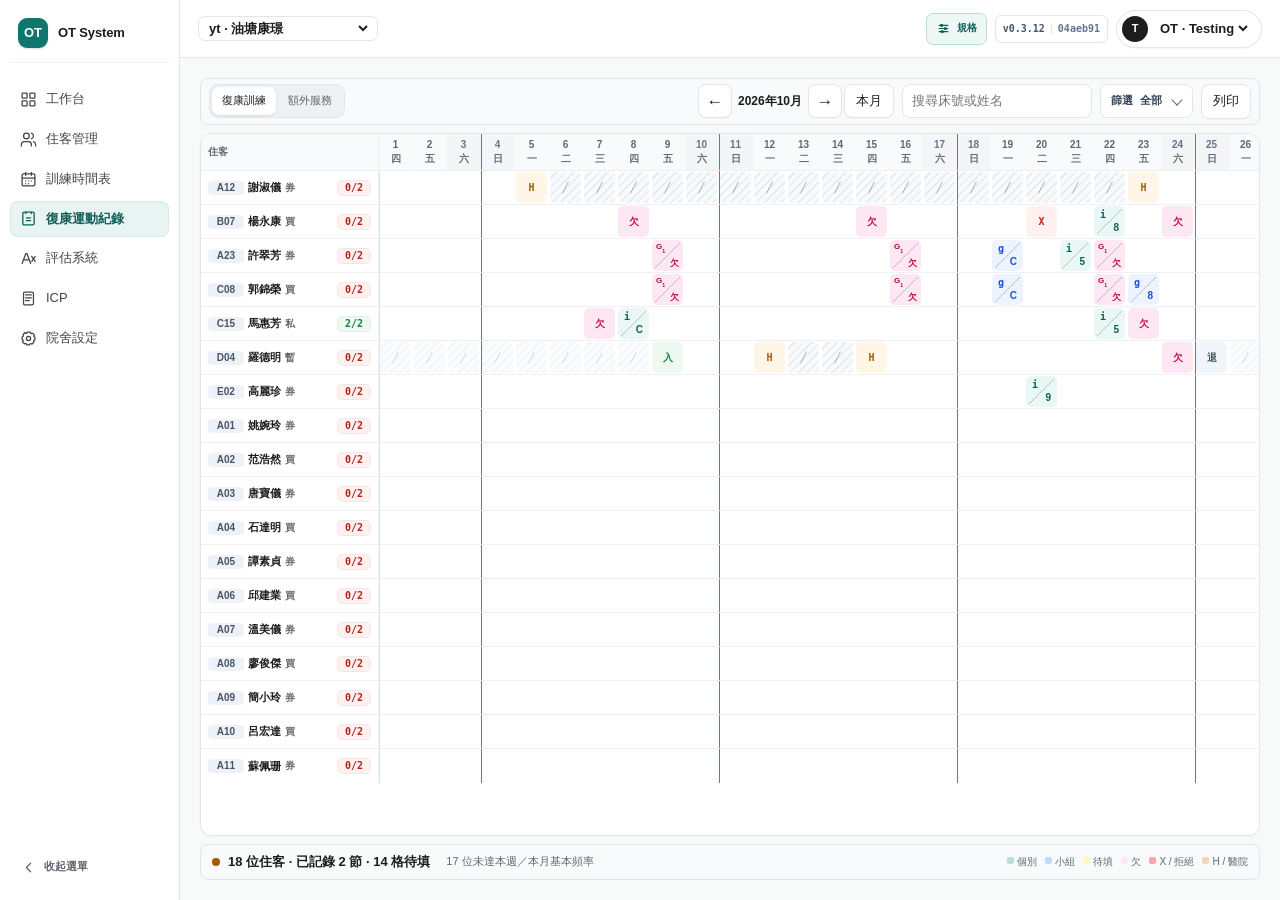
==== commit ab93ecb6: "Publish prototype 04aeb913e8f1" ====
--- a/records/index.html
+++ b/records/index.html
@@ -1961,7 +1961,7 @@
       if (event.key === OT_HOME_SETTINGS.activeHomeKey) applyHomeSettings();
     });
   </script>
-  <script src="../shared/ui-system.js?v=20261121-v0311"></script>
+  <script src="../shared/ui-system.js?v=20261121-v0312"></script>
   <script src="../shared/spec-inspector-data.js?v=20261119-007-groups"></script>
   <script src="../shared/spec-inspector.js?v=20261121-spec-hover-mode"></script>
 </body>
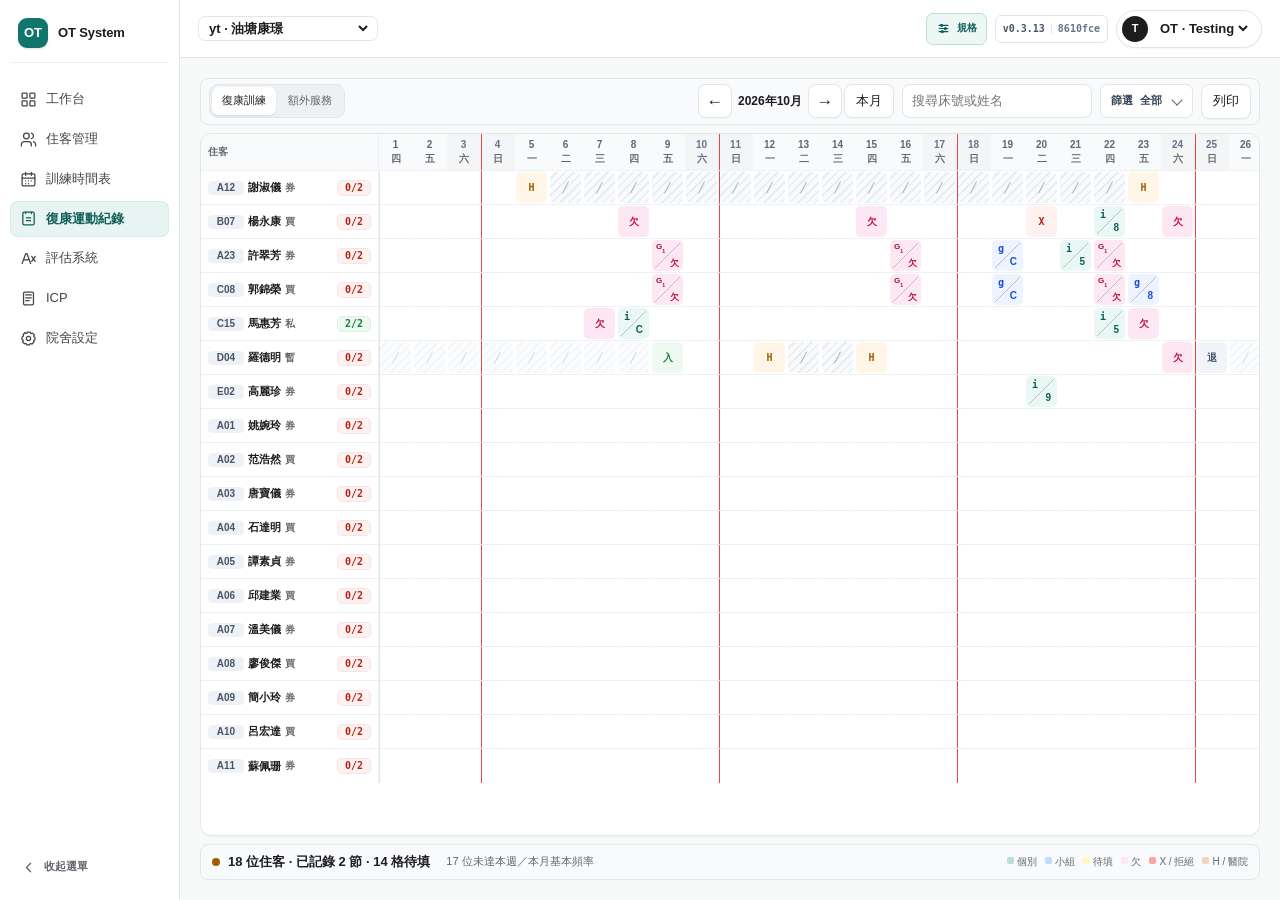
==== commit 94ea564c: "Publish prototype 8610fce1bba9" ====
--- a/records/index.html
+++ b/records/index.html
@@ -1961,7 +1961,7 @@
       if (event.key === OT_HOME_SETTINGS.activeHomeKey) applyHomeSettings();
     });
   </script>
-  <script src="../shared/ui-system.js?v=20261121-v0312"></script>
+  <script src="../shared/ui-system.js?v=20261121-v0313"></script>
   <script src="../shared/spec-inspector-data.js?v=20261119-007-groups"></script>
   <script src="../shared/spec-inspector.js?v=20261121-spec-hover-mode"></script>
 </body>
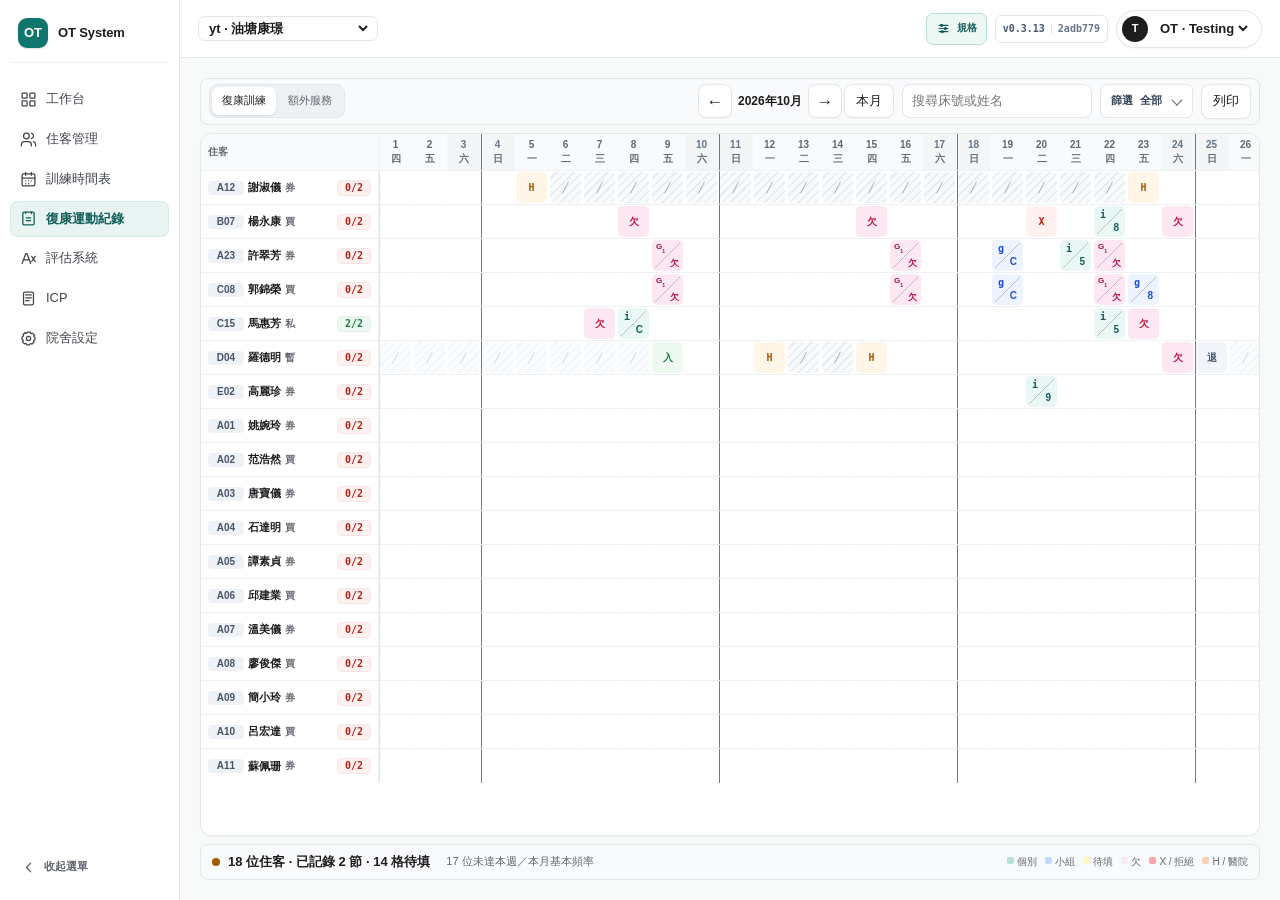
==== commit 8d8d2ea5: "Publish prototype 2adb779dd6d1" ====
--- a/records/index.html
+++ b/records/index.html
@@ -1963,6 +1963,6 @@
   </script>
   <script src="../shared/ui-system.js?v=20261121-v0313"></script>
   <script src="../shared/spec-inspector-data.js?v=20261119-007-groups"></script>
-  <script src="../shared/spec-inspector.js?v=20261121-spec-hover-mode"></script>
+  <script src="../shared/spec-inspector.js?v=20261122-hide-test-cases"></script>
 </body>
 </html>
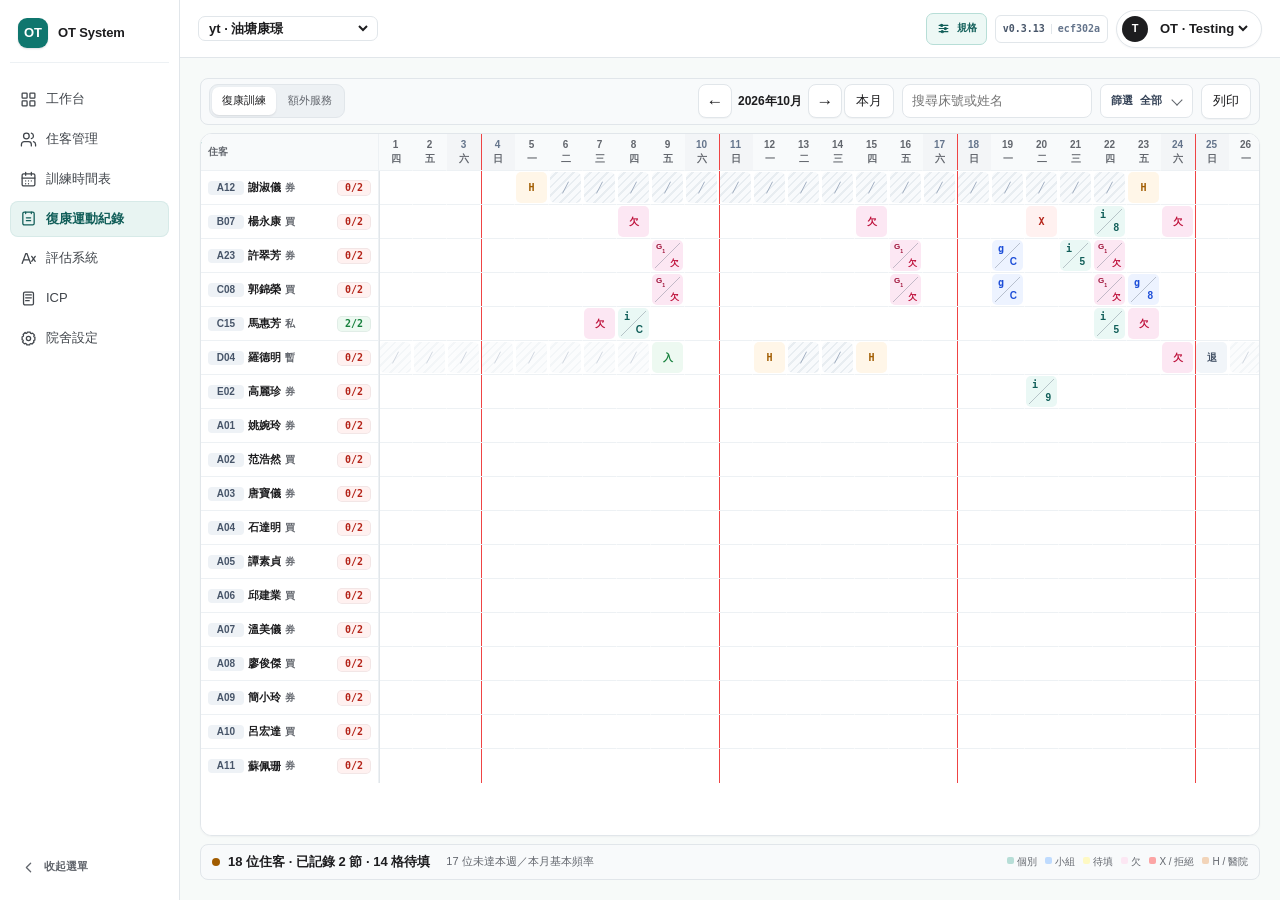
==== commit 3373054f: "Publish prototype ecf302aa0934" ====
--- a/records/index.html
+++ b/records/index.html
@@ -1963,6 +1963,6 @@
   </script>
   <script src="../shared/ui-system.js?v=20261121-v0313"></script>
   <script src="../shared/spec-inspector-data.js?v=20261119-007-groups"></script>
-  <script src="../shared/spec-inspector.js?v=20261122-hide-test-cases"></script>
+  <script src="../shared/spec-inspector.js?v=20261123-instant-chip-tips"></script>
 </body>
 </html>
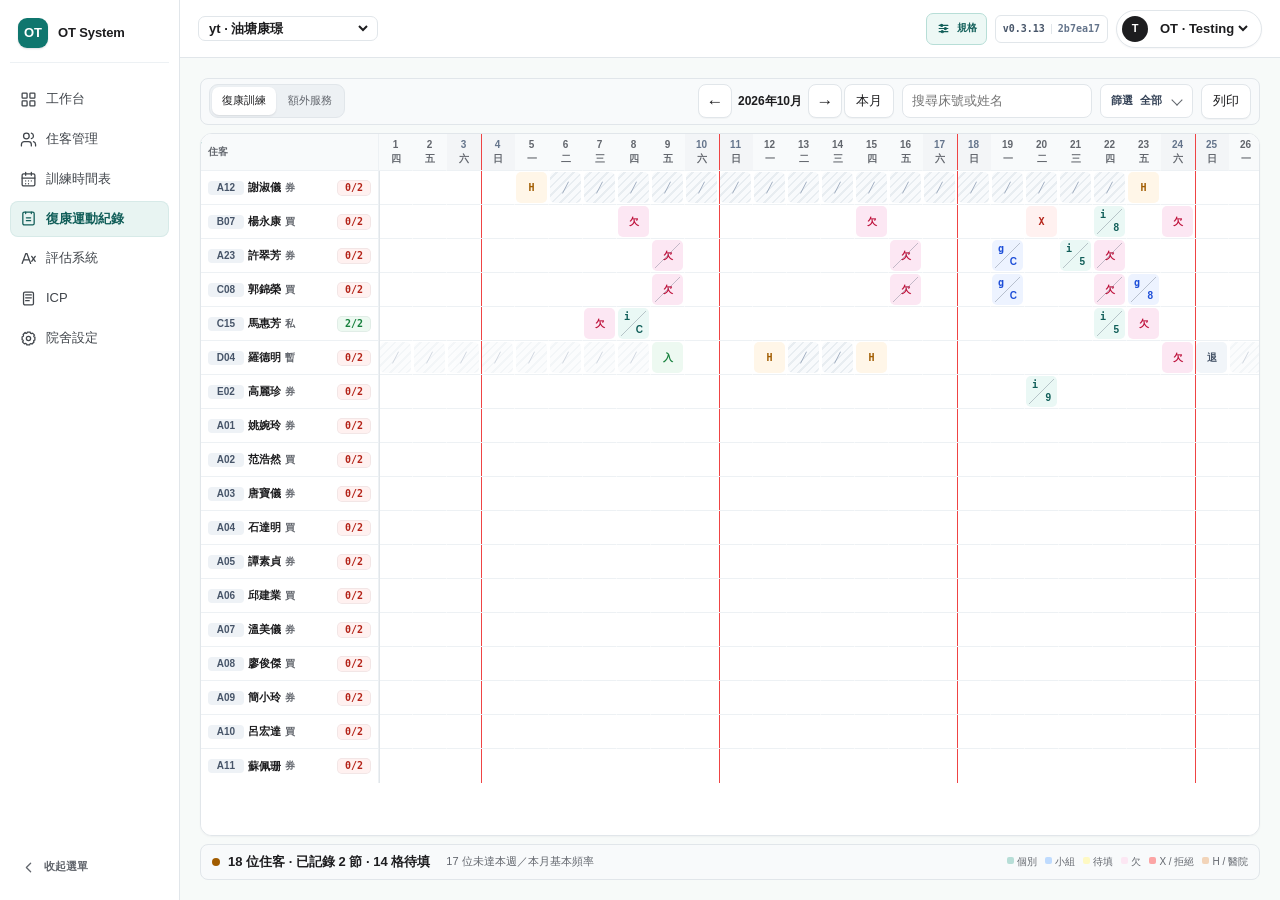
==== commit 076be687: "Publish prototype 2b7ea17ecb6f" ====
--- a/records/index.html
+++ b/records/index.html
@@ -659,6 +659,11 @@
     }
     .menu-fields { display: grid; gap: 7px; }
     .menu-field { display: block; }
+    .menu-field-row {
+      display: grid;
+      grid-template-columns: repeat(2, minmax(0, 1fr));
+      gap: 7px;
+    }
     .menu-field select {
       width: 100%;
       min-width: 0;
@@ -944,7 +949,10 @@
 
   <div class="cell-menu" id="cell-menu" hidden data-spec-ids="BH-REC-004,BH-REC-005,BH-REC-006,BH-REC-007,BH-REC-009,BH-REC-011">
     <div class="menu-fields">
-      <label class="menu-field"><select id="form-select" aria-label="形式"></select></label>
+      <div class="menu-field-row">
+        <label class="menu-field"><select id="form-select" aria-label="形式"></select></label>
+        <label class="menu-field"><select id="group-select" aria-label="組別編號"></select></label>
+      </div>
       <label class="menu-field"><select id="activity-select" aria-label="活動"></select></label>
       <label class="menu-field"><select id="status-select" aria-label="住客狀態"></select></label>
     </div>
@@ -1344,6 +1352,23 @@
       return plannedSessionForCell(residentId, day);
     }
 
+    function availableGroupNumbers(day) {
+      const date = dateKey(day);
+      const used = new Set();
+      plannedSessions.forEach(session => {
+        if (planDateForSession(session) !== date) return;
+        if (!OT_PROTOTYPE.isGroupSession(session)) return;
+        const num = Number(String(plannedGroupLabel(session) || "").slice(1));
+        if (Number.isInteger(num) && num > 0) used.add(num);
+      });
+      residents.forEach(resident => {
+        const num = Number(String(recordsForMode()[cellKey(resident.id, day)]?.groupLabel || "").slice(1));
+        if (Number.isInteger(num) && num > 0) used.add(num);
+      });
+      const max = used.size ? Math.max(...used) : 0;
+      return Array.from({ length: Math.max(max + 1, 1) }, (_, index) => index + 1);
+    }
+
     function pendingPlanCount(rows) {
       return rows.reduce((count, resident) => (
         count + Array.from({ length: daysInVisibleMonth() }, (_, index) => index + 1)
@@ -1522,9 +1547,7 @@
                 ${lockReason
                   ? '<span class="cell-code">╱</span>'
                   : pendingPlan
-                  ? pendingGroupLabel
-                    ? `<span class="planned-group-label">${groupLabelMarkup(pendingGroupLabel)}</span>${overdue ? '<span class="planned-debt">欠</span>' : ""}`
-                    : overdue ? '<span class="cell-code">欠</span>' : ""
+                  ? (overdue ? '<span class="cell-code">欠</span>' : "")
                   : content?.form
                   ? `<span class="cell-form">${content.groupLabel ? groupLabelMarkup(content.groupLabel) : escapeHtml(content.form)}</span><span class="cell-activity">${escapeHtml(content.activity)}</span>`
                   : `<span class="cell-code">${content ? escapeHtml(content.text) : ""}</span>`}
@@ -1667,6 +1690,22 @@
       draftEntry = null;
     }
 
+    function syncGroupSelect() {
+      const groupSelect = document.getElementById("group-select");
+      if (!groupSelect || !selectedCell || !draftEntry) return;
+      const groupForm = draftEntry.form === "g" || draftEntry.form === "eg";
+      const numbers = availableGroupNumbers(selectedCell.day);
+      const allowed = numbers.map(num => `G${num}`);
+      groupSelect.innerHTML = allowed
+        .map(label => `<option value="${label}">${label}</option>`)
+        .join("");
+      if (!groupForm || !allowed.includes(draftEntry.groupLabel)) {
+        draftEntry.groupLabel = groupForm ? (allowed[0] || null) : null;
+      }
+      groupSelect.value = draftEntry.groupLabel || "";
+      groupSelect.disabled = !groupForm || Boolean(draftEntry.special);
+    }
+
     function populateCellMenu(resident) {
       if (!selectedCell || !draftEntry) return;
       const forms = activeMode === "a"
@@ -1680,6 +1719,7 @@
         .map(form => `<option value="${form.code}">${escapeHtml(form.label)}</option>`)
         .join("");
       formSelect.value = draftEntry.form || "";
+      syncGroupSelect();
 
       const activitySelect = document.getElementById("activity-select");
       const activityOptions = [...new Set([...resident.activities, "Ax"])];
@@ -1908,6 +1948,10 @@
         draftEntry.special = null;
         document.getElementById("status-select").value = "";
         document.getElementById("menu-error").textContent = "";
+        syncGroupSelect();
+      }
+      if (event.target.id === "group-select") {
+        draftEntry.groupLabel = event.target.value || null;
       }
       if (event.target.id === "activity-select") {
         draftEntry.activity = event.target.value || null;
@@ -1928,6 +1972,7 @@
         }
         document.getElementById("form-select").disabled = Boolean(draftEntry.special || draftEntry.autoForm);
         document.getElementById("activity-select").disabled = Boolean(draftEntry.special);
+        syncGroupSelect();
         document.getElementById("menu-error").textContent = "";
       }
     });
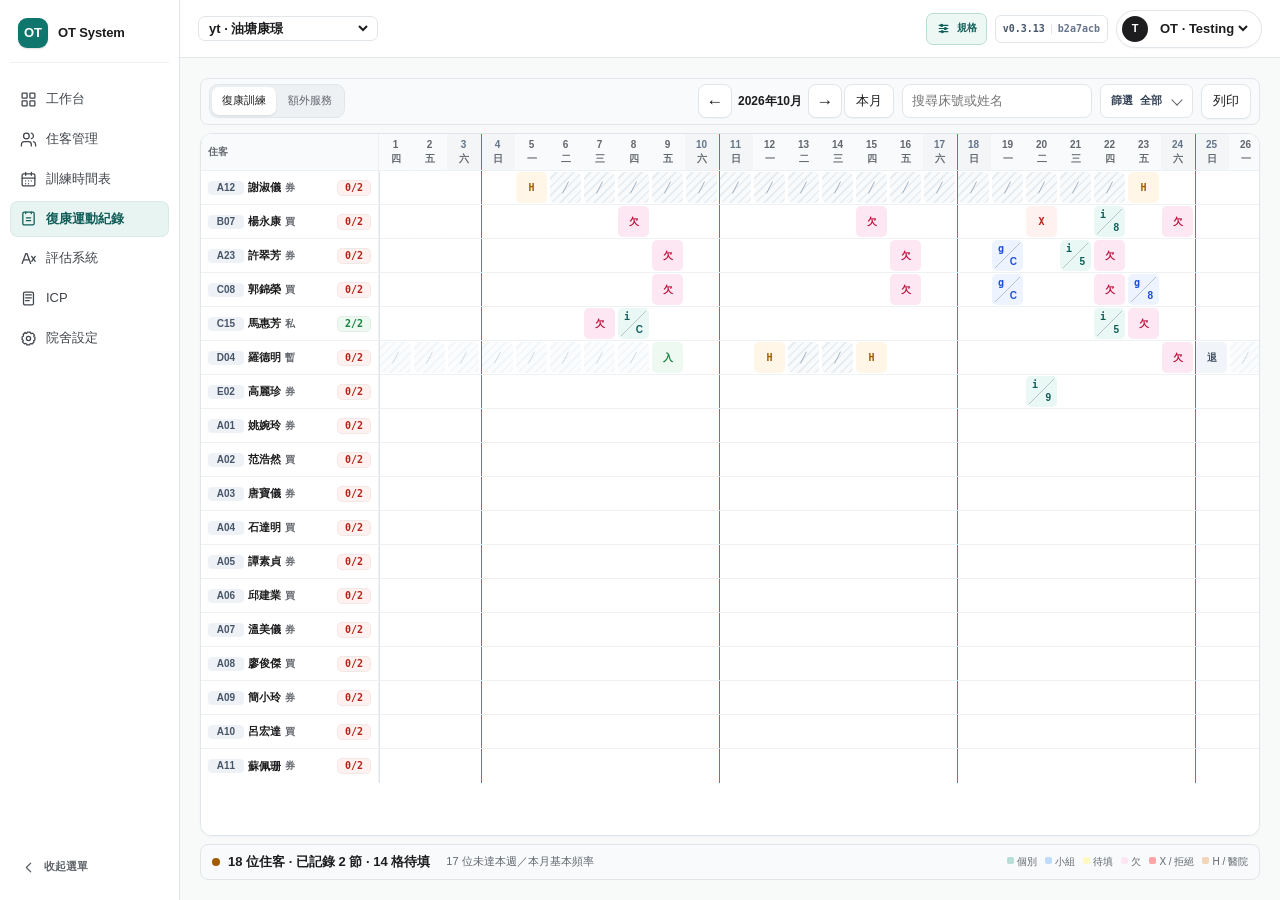
==== commit f523e44a: "Publish prototype b2a7acbc6d29" ====
--- a/records/index.html
+++ b/records/index.html
@@ -1516,7 +1516,7 @@
           const overdue = Boolean(pendingPlan && dateKey(day) < TODAY_KEY);
           const pendingGroupLabel = pendingPlan ? plannedGroupLabel(pendingPlan) : null;
           const pendingPlanSource = pendingPlan?.planStatus === "draft" ? "006 草稿" : "006";
-          const splitCell = Boolean(
+          const splitCell = !overdue && Boolean(
             content?.form ||
             (pendingPlan && OT_PROTOTYPE.isGroupSession(pendingPlan))
           );
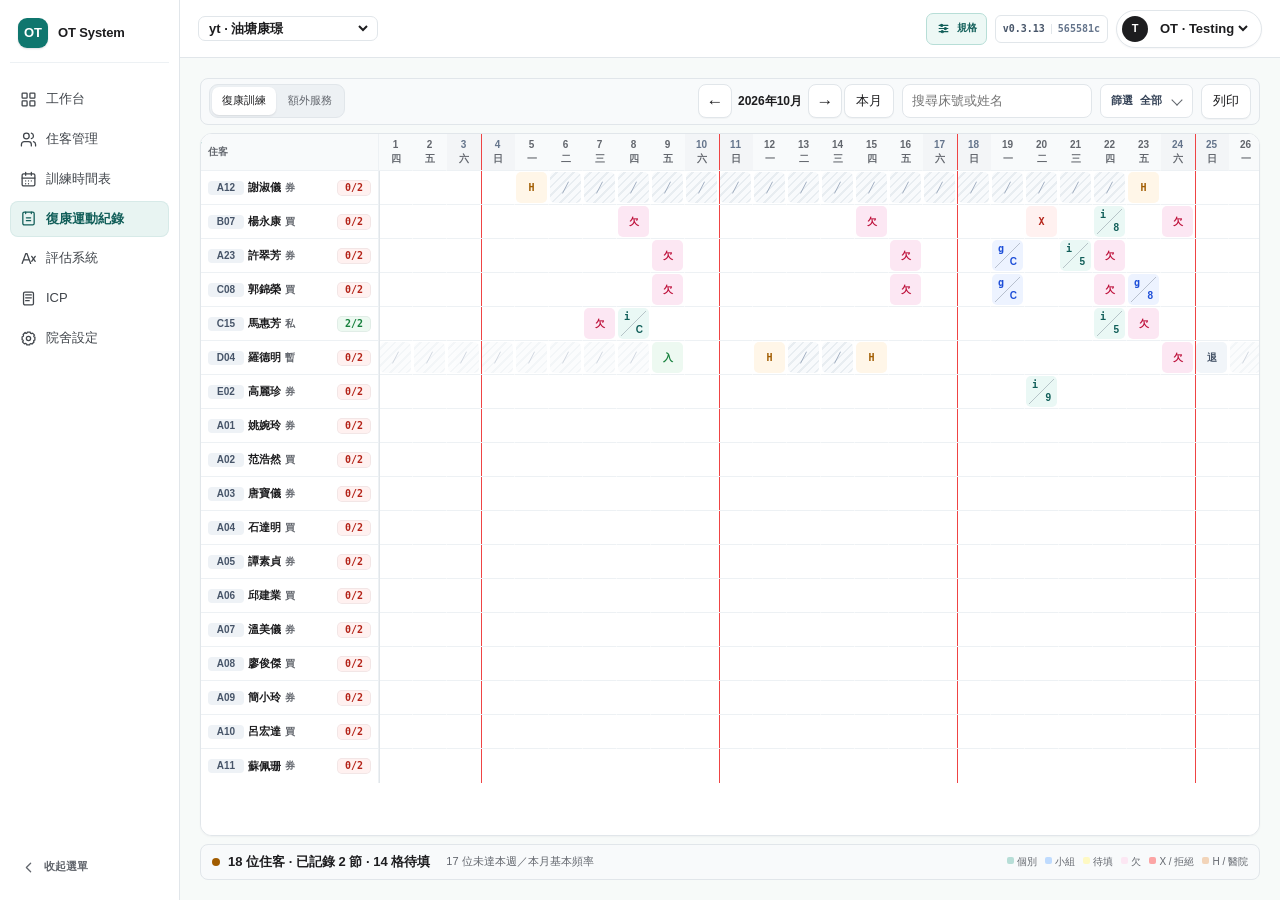
==== commit 5f9d9930: "Publish prototype 565581c739bb" ====
--- a/records/index.html
+++ b/records/index.html
@@ -977,6 +977,7 @@
 
   <div class="toast" id="toast" role="status" aria-live="polite"></div>
 
+  <script src="../shared/demo-reset.js"></script>
   <script src="../shared/home-settings.js"></script>
   <script src="../shared/prototype-catalog.js"></script>
   <script src="../shared/mock-residents.js?v=20261119-007-groups"></script>
